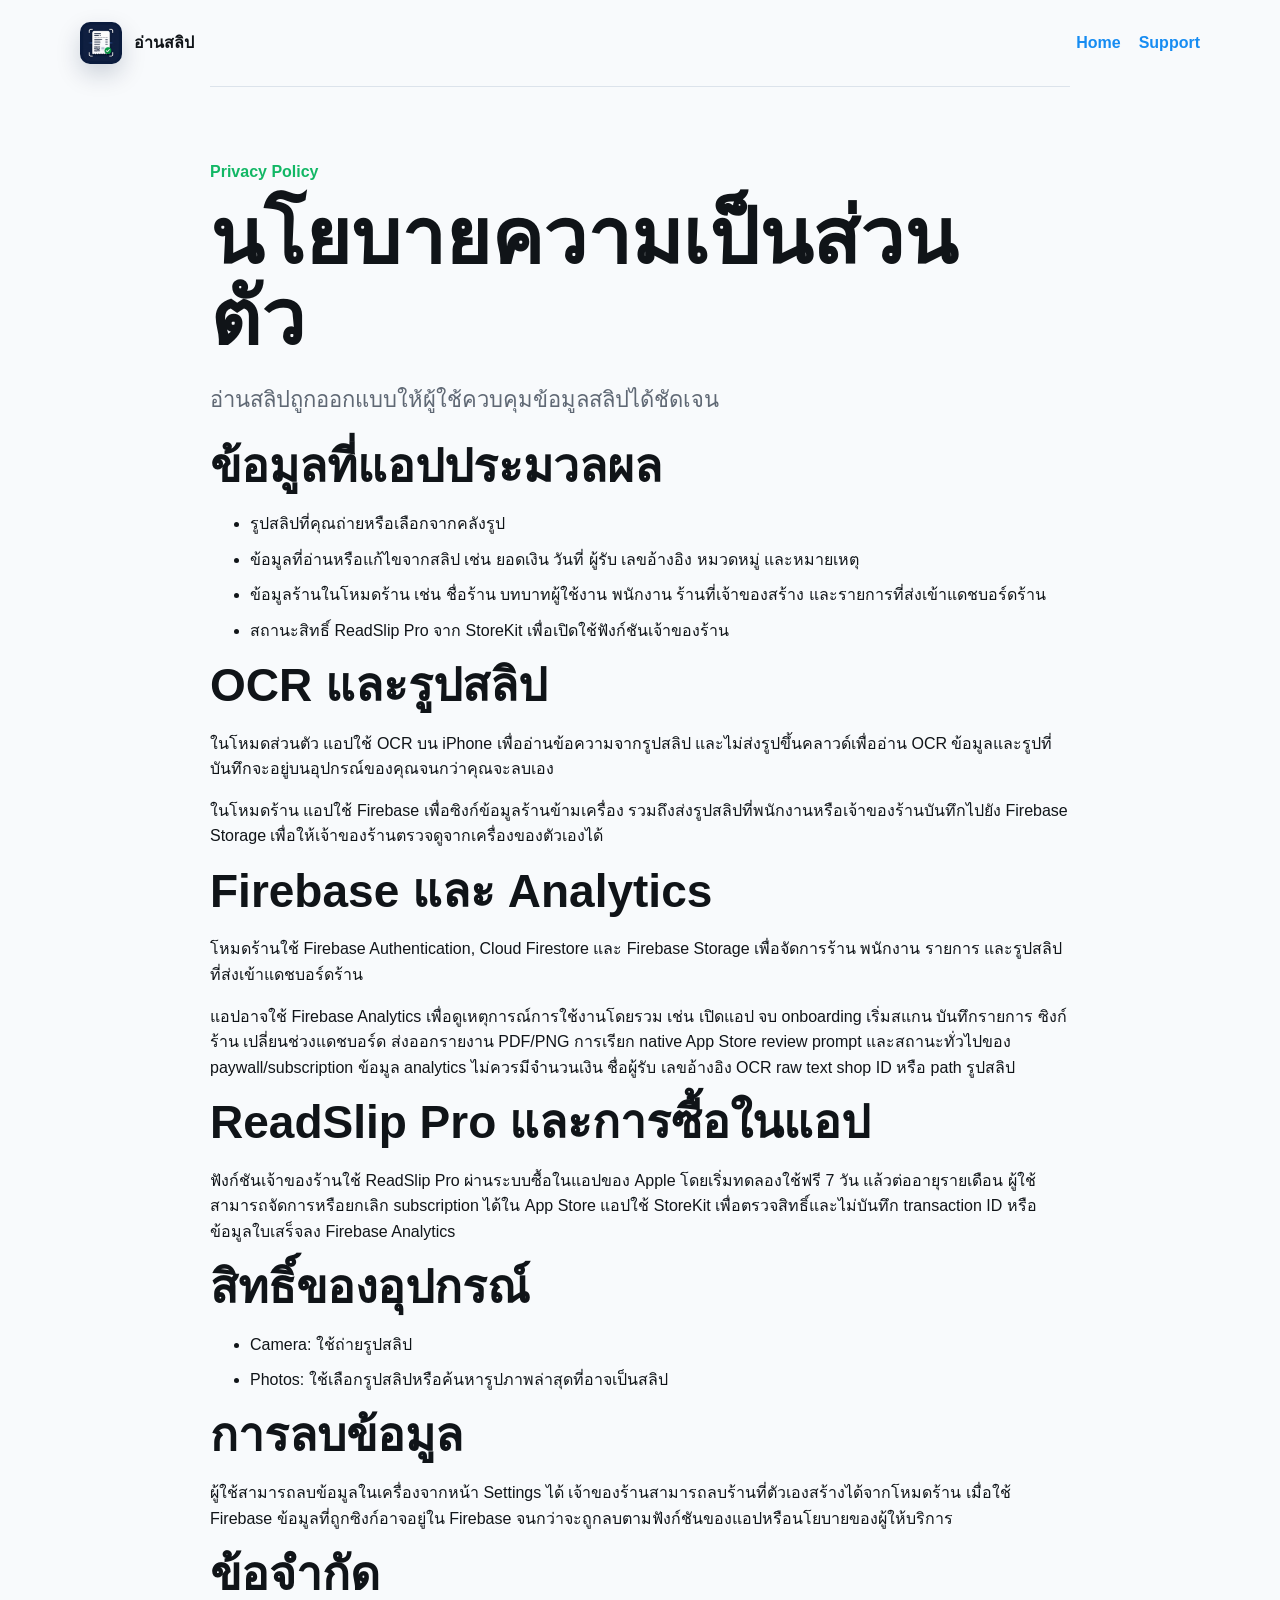
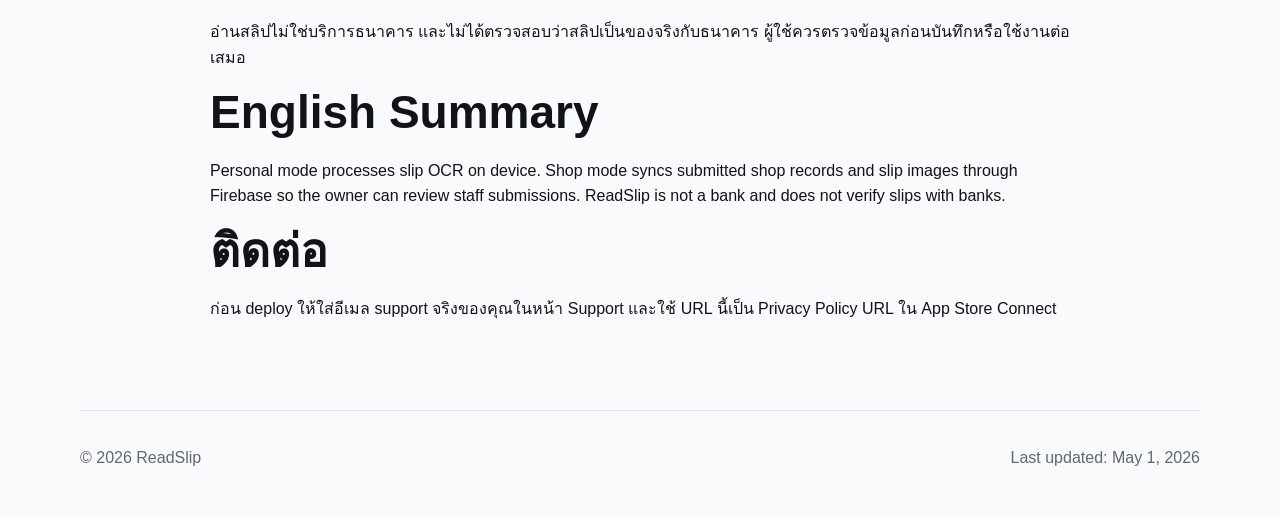
==== privacy.html @ 29538065 "init" ====
<!doctype html>
<html lang="th">
  <head>
    <meta charset="utf-8">
    <meta name="viewport" content="width=device-width, initial-scale=1">
    <title>Privacy Policy - อ่านสลิป</title>
    <meta name="description" content="ReadSlip privacy policy">
    <link rel="stylesheet" href="style.css">
  </head>
  <body>
    <nav class="nav">
      <a class="brand" href="index.html">
        <img src="assets/app-icon.png" alt="">
        <span>อ่านสลิป</span>
      </a>
      <div class="nav-links">
        <a href="index.html">Home</a>
        <a href="support.html">Support</a>
      </div>
    </nav>

    <main class="section legal">
      <p class="eyebrow">Privacy Policy</p>
      <h1>นโยบายความเป็นส่วนตัว</h1>
      <p class="lead">อ่านสลิปถูกออกแบบให้ผู้ใช้ควบคุมข้อมูลสลิปได้ชัดเจน</p>

      <h2>ข้อมูลที่แอปประมวลผล</h2>
      <ul>
        <li>รูปสลิปที่คุณถ่ายหรือเลือกจากคลังรูป</li>
        <li>ข้อมูลที่อ่านหรือแก้ไขจากสลิป เช่น ยอดเงิน วันที่ ผู้รับ เลขอ้างอิง หมวดหมู่ และหมายเหตุ</li>
        <li>ข้อมูลร้านในโหมดร้าน เช่น ชื่อร้าน บทบาทผู้ใช้งาน พนักงาน ร้านที่เจ้าของสร้าง และรายการที่ส่งเข้าแดชบอร์ดร้าน</li>
        <li>สถานะสิทธิ์ ReadSlip Pro จาก StoreKit เพื่อเปิดใช้ฟังก์ชันเจ้าของร้าน</li>
      </ul>

      <h2>OCR และรูปสลิป</h2>
      <p>ในโหมดส่วนตัว แอปใช้ OCR บน iPhone เพื่ออ่านข้อความจากรูปสลิป และไม่ส่งรูปขึ้นคลาวด์เพื่ออ่าน OCR ข้อมูลและรูปที่บันทึกจะอยู่บนอุปกรณ์ของคุณจนกว่าคุณจะลบเอง</p>
      <p>ในโหมดร้าน แอปใช้ Firebase เพื่อซิงก์ข้อมูลร้านข้ามเครื่อง รวมถึงส่งรูปสลิปที่พนักงานหรือเจ้าของร้านบันทึกไปยัง Firebase Storage เพื่อให้เจ้าของร้านตรวจดูจากเครื่องของตัวเองได้</p>

      <h2>Firebase และ Analytics</h2>
      <p>โหมดร้านใช้ Firebase Authentication, Cloud Firestore และ Firebase Storage เพื่อจัดการร้าน พนักงาน รายการ และรูปสลิปที่ส่งเข้าแดชบอร์ดร้าน</p>
      <p>แอปอาจใช้ Firebase Analytics เพื่อดูเหตุการณ์การใช้งานโดยรวม เช่น เปิดแอป จบ onboarding เริ่มสแกน บันทึกรายการ ซิงก์ร้าน เปลี่ยนช่วงแดชบอร์ด ส่งออกรายงาน PDF/PNG การเรียก native App Store review prompt และสถานะทั่วไปของ paywall/subscription ข้อมูล analytics ไม่ควรมีจำนวนเงิน ชื่อผู้รับ เลขอ้างอิง OCR raw text shop ID หรือ path รูปสลิป</p>

      <h2>ReadSlip Pro และการซื้อในแอป</h2>
      <p>ฟังก์ชันเจ้าของร้านใช้ ReadSlip Pro ผ่านระบบซื้อในแอปของ Apple โดยเริ่มทดลองใช้ฟรี 7 วัน แล้วต่ออายุรายเดือน ผู้ใช้สามารถจัดการหรือยกเลิก subscription ได้ใน App Store แอปใช้ StoreKit เพื่อตรวจสิทธิ์และไม่บันทึก transaction ID หรือข้อมูลใบเสร็จลง Firebase Analytics</p>

      <h2>สิทธิ์ของอุปกรณ์</h2>
      <ul>
        <li>Camera: ใช้ถ่ายรูปสลิป</li>
        <li>Photos: ใช้เลือกรูปสลิปหรือค้นหารูปภาพล่าสุดที่อาจเป็นสลิป</li>
      </ul>

      <h2>การลบข้อมูล</h2>
      <p>ผู้ใช้สามารถลบข้อมูลในเครื่องจากหน้า Settings ได้ เจ้าของร้านสามารถลบร้านที่ตัวเองสร้างได้จากโหมดร้าน เมื่อใช้ Firebase ข้อมูลที่ถูกซิงก์อาจอยู่ใน Firebase จนกว่าจะถูกลบตามฟังก์ชันของแอปหรือนโยบายของผู้ให้บริการ</p>

      <h2>ข้อจำกัด</h2>
      <p>อ่านสลิปไม่ใช่บริการธนาคาร และไม่ได้ตรวจสอบว่าสลิปเป็นของจริงกับธนาคาร ผู้ใช้ควรตรวจข้อมูลก่อนบันทึกหรือใช้งานต่อเสมอ</p>

      <h2>English Summary</h2>
      <p>Personal mode processes slip OCR on device. Shop mode syncs submitted shop records and slip images through Firebase so the owner can review staff submissions. ReadSlip is not a bank and does not verify slips with banks.</p>

      <h2>ติดต่อ</h2>
      <p>ก่อน deploy ให้ใส่อีเมล support จริงของคุณในหน้า Support และใช้ URL นี้เป็น Privacy Policy URL ใน App Store Connect</p>
    </main>

    <footer class="footer">
      <span>© 2026 ReadSlip</span>
      <span>Last updated: May 1, 2026</span>
    </footer>
  </body>
</html>
---- style.css ----
:root {
  color-scheme: light;
  --ink: #101418;
  --muted: #5f6874;
  --navy: #071b3d;
  --green: #12b765;
  --blue: #168cf2;
  --paper: #ffffff;
  --soft: #f4f7fa;
  --line: #dce3eb;
}

* {
  box-sizing: border-box;
}

body {
  margin: 0;
  font-family: -apple-system, BlinkMacSystemFont, "Sukhumvit Set", "Thonburi", "Segoe UI", sans-serif;
  color: var(--ink);
  background: #f8fafc;
  line-height: 1.6;
}

a {
  color: var(--blue);
  text-decoration: none;
}

.site {
  min-height: 100vh;
}

.nav,
.hero,
.section,
.footer {
  width: min(1120px, calc(100% - 40px));
  margin: 0 auto;
}

.nav {
  display: flex;
  align-items: center;
  justify-content: space-between;
  padding: 22px 0;
}

.brand {
  display: flex;
  align-items: center;
  gap: 12px;
  color: var(--ink);
  font-weight: 800;
}

.brand img {
  width: 42px;
  height: 42px;
  border-radius: 10px;
  box-shadow: 0 10px 24px rgba(7, 27, 61, 0.18);
}

.nav-links {
  display: flex;
  gap: 18px;
  font-weight: 700;
}

.hero {
  display: grid;
  grid-template-columns: minmax(0, 1fr) minmax(280px, 410px);
  gap: 56px;
  align-items: center;
  padding: 64px 0 72px;
  border-top: 1px solid var(--line);
}

.hero-copy {
  max-width: 720px;
}

.hero-media {
  align-self: stretch;
  display: flex;
  align-items: center;
}

.eyebrow {
  margin: 0 0 12px;
  color: var(--green);
  font-weight: 800;
}

h1,
h2,
h3,
p {
  margin-top: 0;
}

h1 {
  max-width: 780px;
  font-size: clamp(44px, 7vw, 78px);
  line-height: 1.05;
  letter-spacing: 0;
  margin-bottom: 22px;
}

h2 {
  font-size: clamp(30px, 4vw, 46px);
  line-height: 1.16;
  margin-bottom: 18px;
}

h3 {
  font-size: 22px;
  margin-bottom: 8px;
}

.lead {
  max-width: 700px;
  color: var(--muted);
  font-size: 22px;
}

.cta-row {
  display: flex;
  flex-wrap: wrap;
  gap: 12px;
  margin-top: 28px;
}

.button {
  display: inline-flex;
  align-items: center;
  justify-content: center;
  min-height: 48px;
  padding: 0 18px;
  border-radius: 8px;
  font-weight: 800;
  background: var(--navy);
  color: #ffffff;
}

.button.secondary {
  color: var(--navy);
  background: #ffffff;
  border: 1px solid var(--line);
}

.hero-shot {
  width: 100%;
  max-height: 720px;
  object-fit: cover;
  object-position: top;
  border-radius: 28px;
  box-shadow: 0 22px 70px rgba(7, 27, 61, 0.22);
}

.section {
  padding: 72px 0;
  border-top: 1px solid var(--line);
}

.grid {
  display: grid;
  gap: 18px;
}

.grid.three {
  grid-template-columns: repeat(3, 1fr);
}

.grid.two {
  grid-template-columns: repeat(2, 1fr);
}

.panel,
.callout {
  padding: 24px;
  background: var(--paper);
  border: 1px solid var(--line);
  border-radius: 8px;
}

.split {
  display: grid;
  grid-template-columns: 1fr 1fr;
  gap: 28px;
}

.note {
  color: var(--muted);
  font-size: 18px;
}

.footer {
  display: flex;
  justify-content: space-between;
  gap: 18px;
  padding: 34px 0 46px;
  color: var(--muted);
  border-top: 1px solid var(--line);
}

.legal {
  max-width: 860px;
}

.legal li {
  margin-bottom: 10px;
}

@media (max-width: 820px) {
  .nav,
  .footer {
    align-items: flex-start;
    flex-direction: column;
  }

  .hero,
  .grid.three,
  .grid.two,
  .split {
    grid-template-columns: 1fr;
  }

  .hero {
    padding-top: 36px;
  }
}
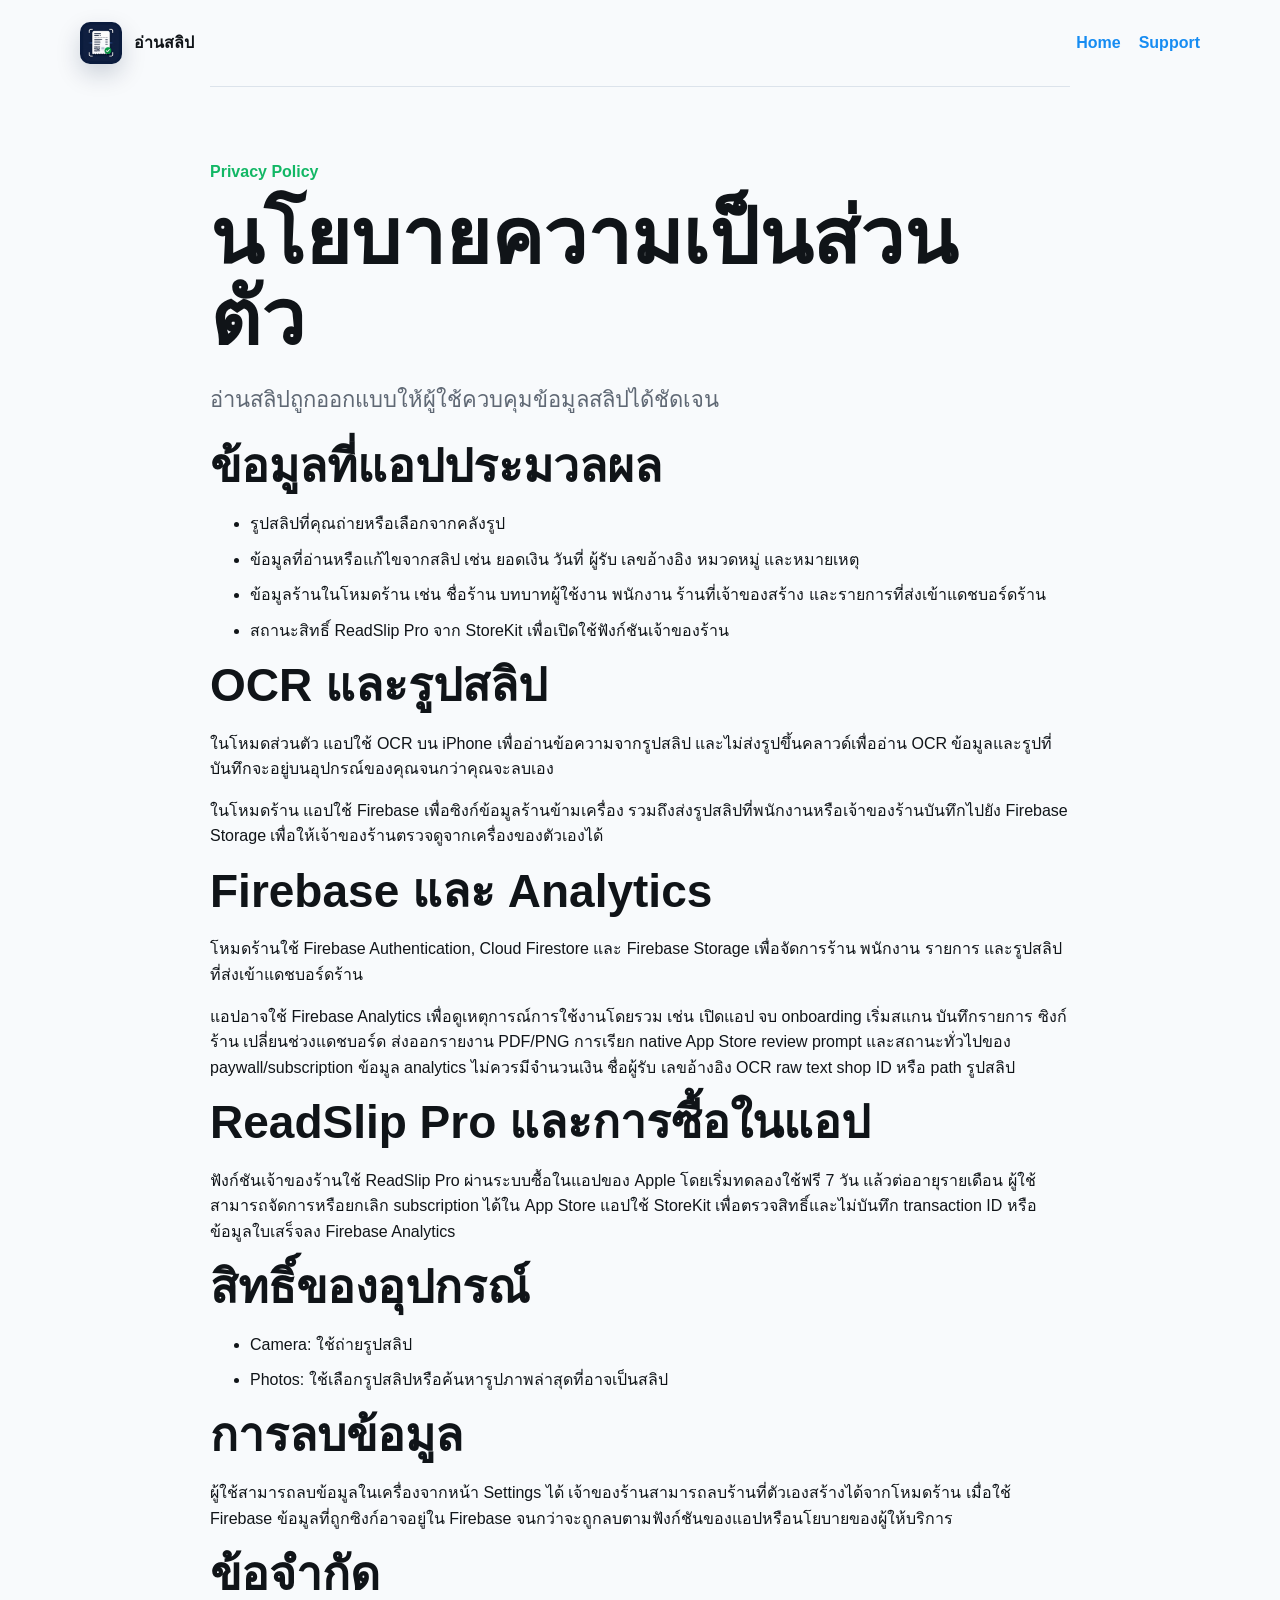
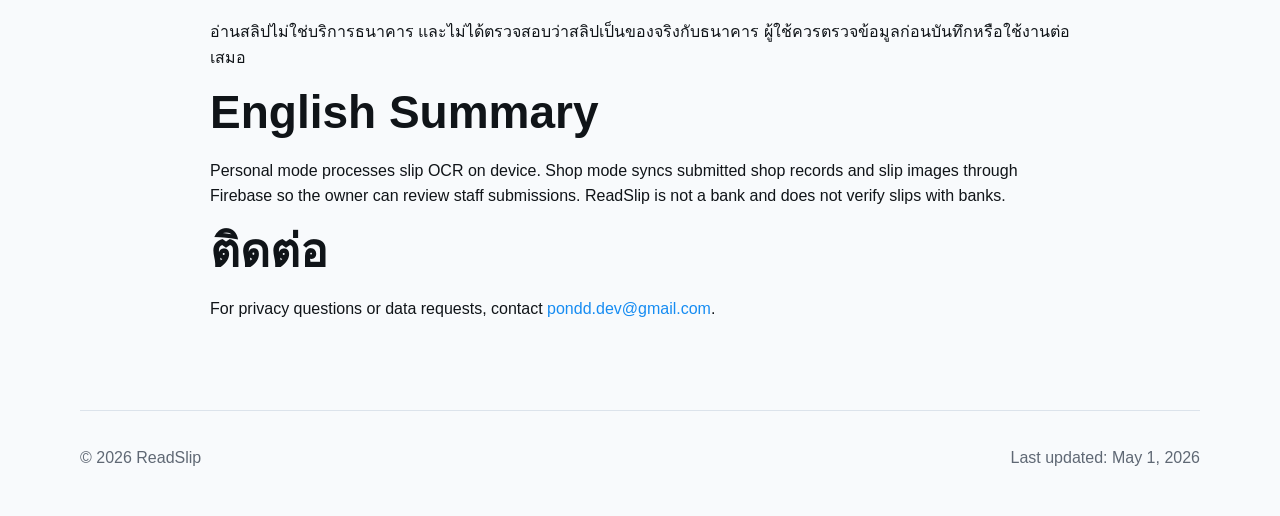
==== commit 76951393: "Update ReadSlip support contact" ====
--- a/privacy.html
+++ b/privacy.html
@@ -59,7 +59,7 @@
       <p>Personal mode processes slip OCR on device. Shop mode syncs submitted shop records and slip images through Firebase so the owner can review staff submissions. ReadSlip is not a bank and does not verify slips with banks.</p>
 
       <h2>ติดต่อ</h2>
-      <p>ก่อน deploy ให้ใส่อีเมล support จริงของคุณในหน้า Support และใช้ URL นี้เป็น Privacy Policy URL ใน App Store Connect</p>
+      <p>For privacy questions or data requests, contact <a href="mailto:pondd.dev@gmail.com">pondd.dev@gmail.com</a>.</p>
     </main>
 
     <footer class="footer">
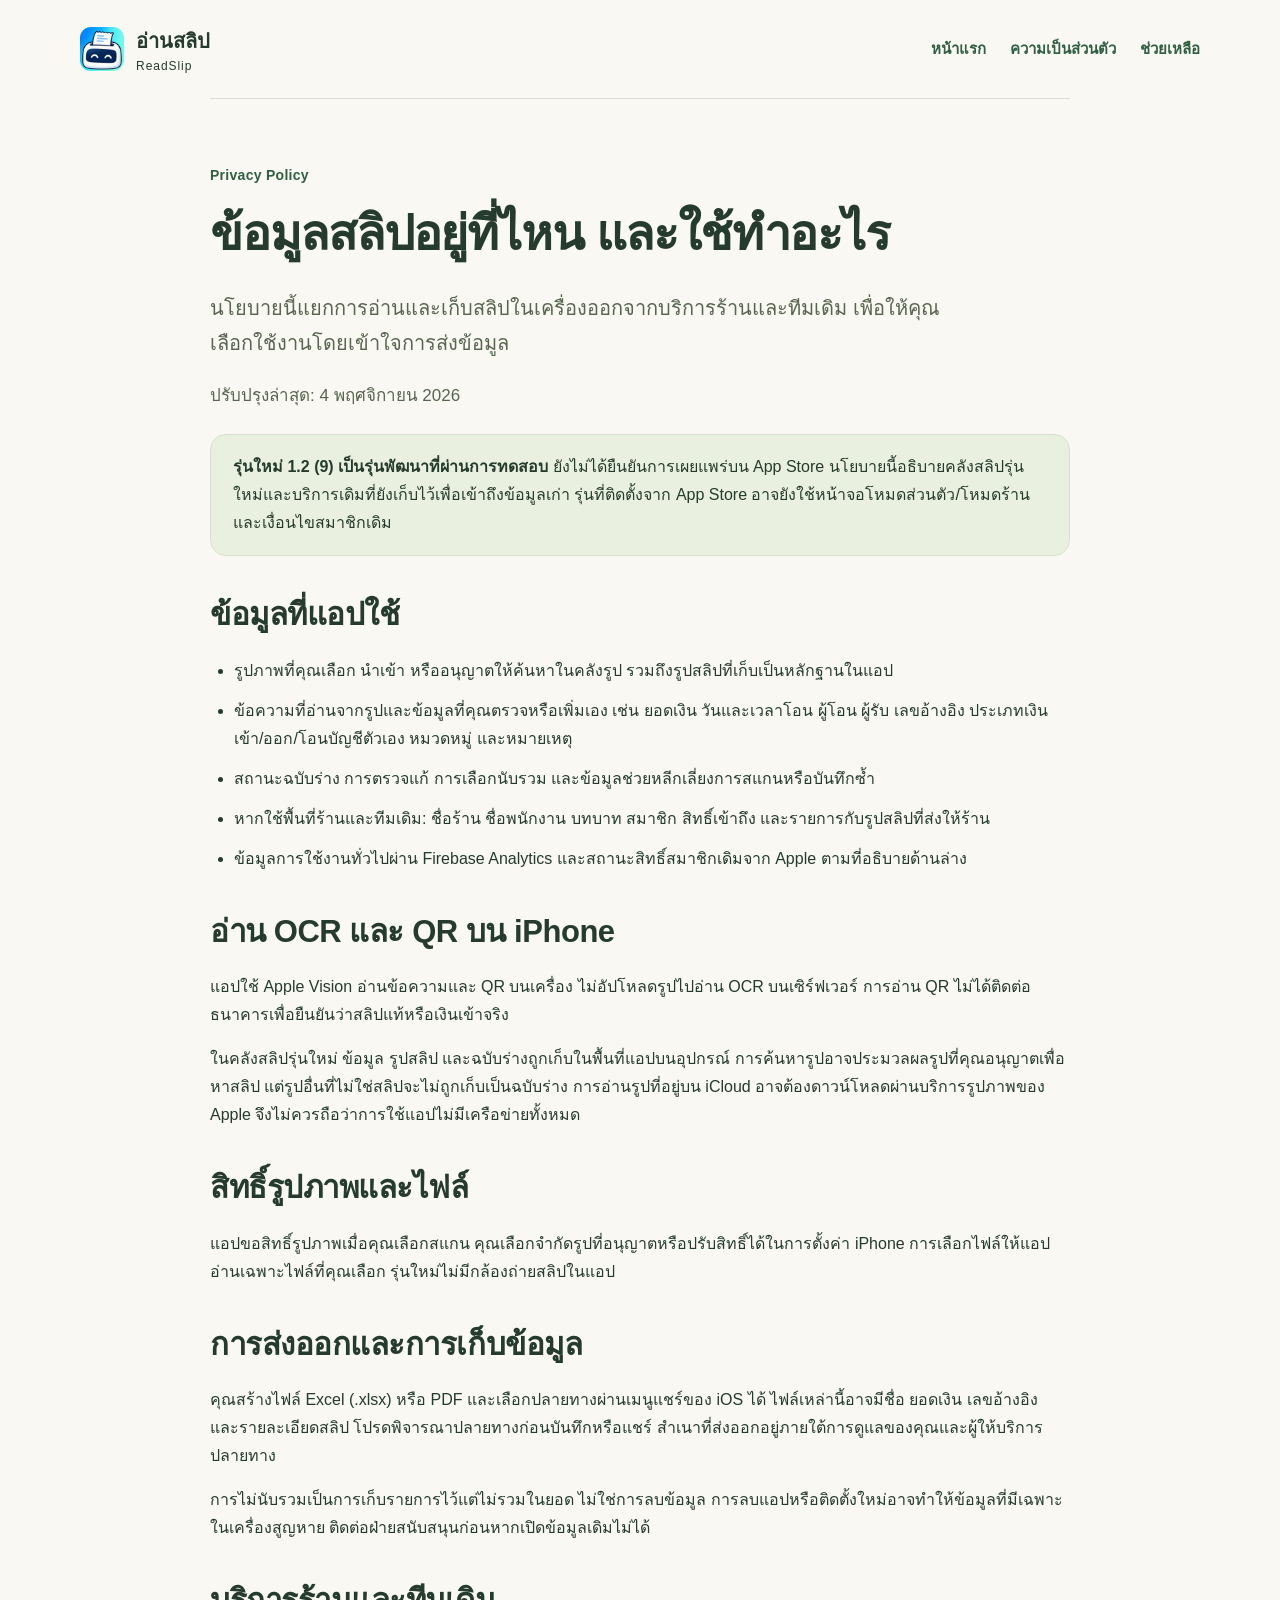
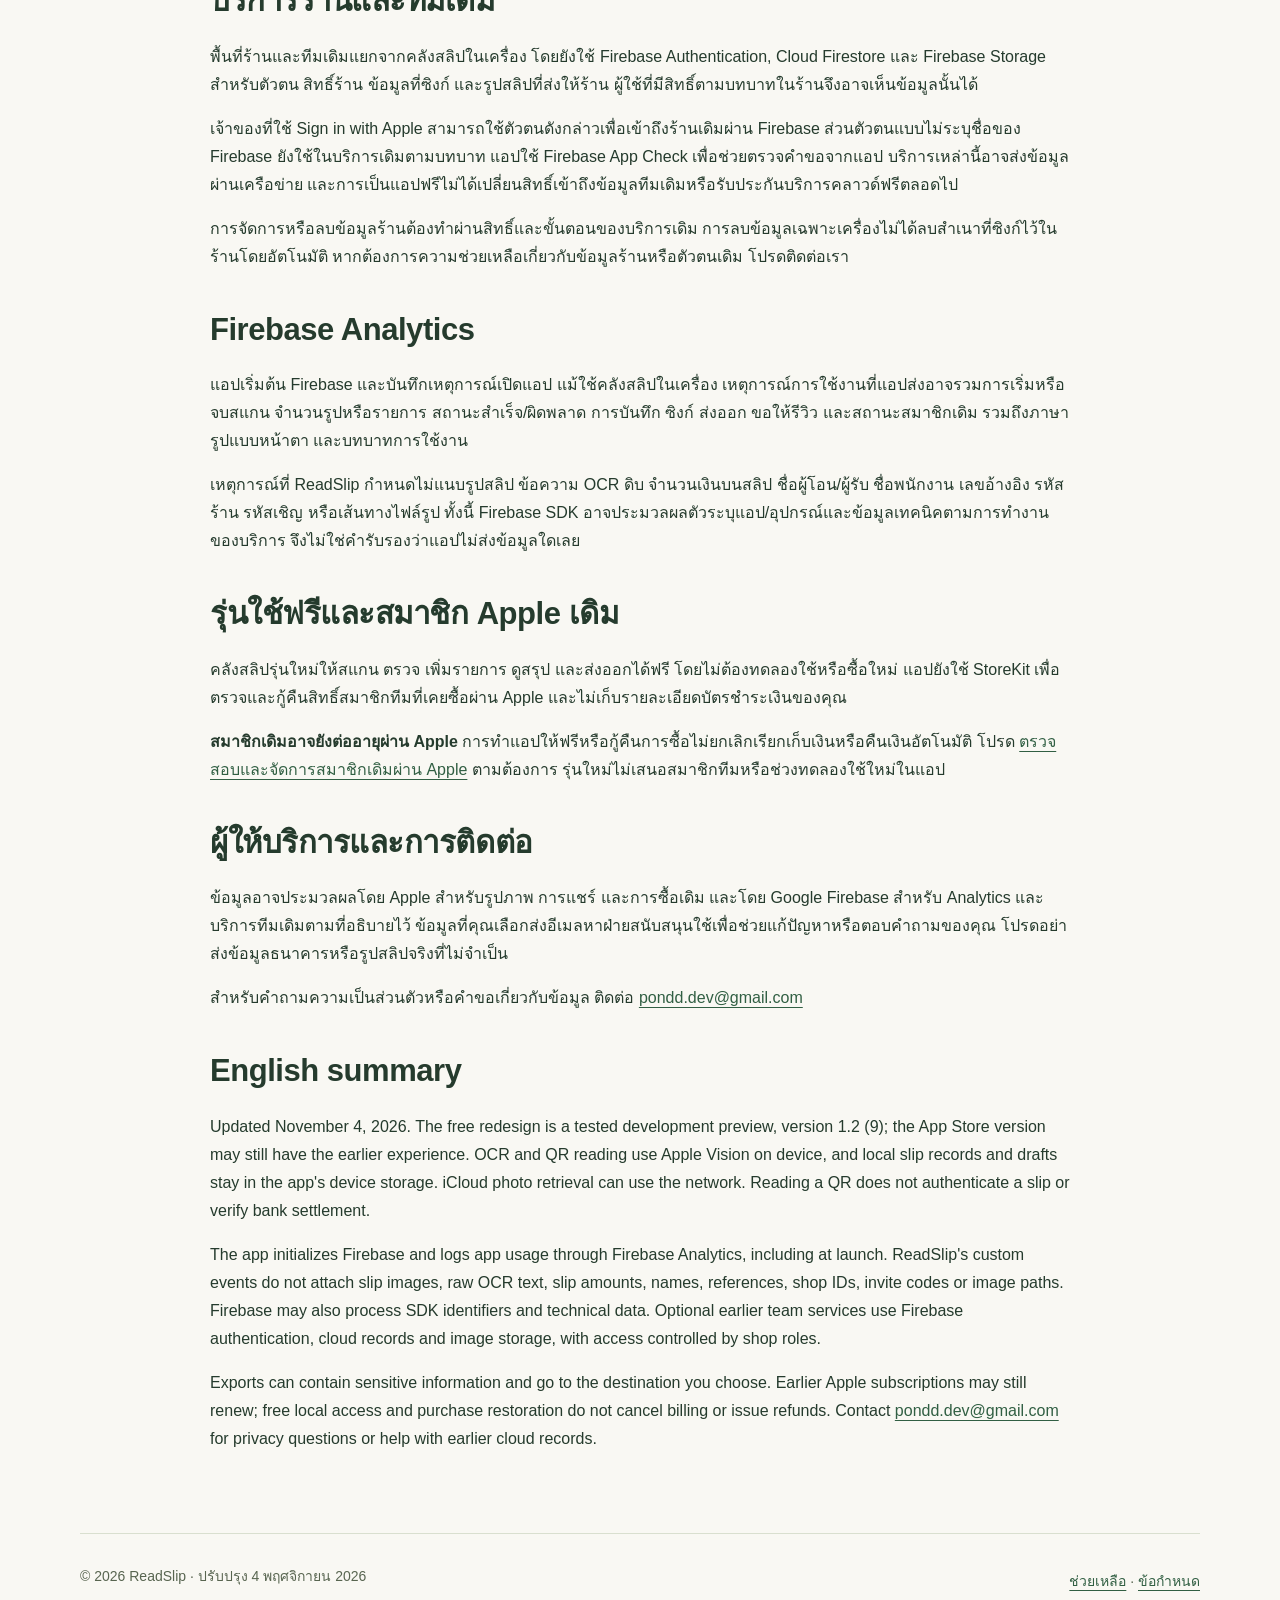
==== commit 0595dcd9: "Update support site for free ReadSlip redesign" ====
--- a/privacy.html
+++ b/privacy.html
@@ -3,68 +3,82 @@
   <head>
     <meta charset="utf-8">
     <meta name="viewport" content="width=device-width, initial-scale=1">
-    <title>Privacy Policy - อ่านสลิป</title>
-    <meta name="description" content="ReadSlip privacy policy">
+    <title>ความเป็นส่วนตัว — ReadSlip อ่านสลิป</title>
+    <meta name="description" content="การใช้รูปสลิป ข้อมูลในเครื่อง Firebase Analytics และบริการทีมเดิมของ ReadSlip พร้อมข้อมูลการจัดการสมาชิก Apple เดิม">
     <link rel="stylesheet" href="style.css">
   </head>
   <body>
-    <nav class="nav">
+    <a class="skip-link" href="#main-content">ข้ามไปยังเนื้อหา</a>
+    <nav class="nav" aria-label="เมนูหลัก">
       <a class="brand" href="index.html">
-        <img src="assets/app-icon.png" alt="">
-        <span>อ่านสลิป</span>
+        <img src="assets/app-icon.png" alt="" width="44" height="44">
+        <span>อ่านสลิป <small lang="en">ReadSlip</small></span>
       </a>
       <div class="nav-links">
-        <a href="index.html">Home</a>
-        <a href="support.html">Support</a>
+        <a href="index.html">หน้าแรก</a>
+        <a href="privacy.html" aria-current="page">ความเป็นส่วนตัว</a>
+        <a href="support.html">ช่วยเหลือ</a>
       </div>
     </nav>
 
-    <main class="section legal">
+
+    <main tabindex="-1" id="main-content" class="section legal">
       <p class="eyebrow">Privacy Policy</p>
-      <h1>นโยบายความเป็นส่วนตัว</h1>
-      <p class="lead">อ่านสลิปถูกออกแบบให้ผู้ใช้ควบคุมข้อมูลสลิปได้ชัดเจน</p>
+      <h1>ข้อมูลสลิปอยู่ที่ไหน และใช้ทำอะไร</h1>
+      <p class="lead">นโยบายนี้แยกการอ่านและเก็บสลิปในเครื่องออกจากบริการร้านและทีมเดิม เพื่อให้คุณเลือกใช้งานโดยเข้าใจการส่งข้อมูล</p>
+      <p class="note">ปรับปรุงล่าสุด: 4 พฤศจิกายน 2026</p>
+      <aside class="notice" aria-label="ขอบเขตรุ่นแอป">
+        <p><strong>รุ่นใหม่ 1.2 (9) เป็นรุ่นพัฒนาที่ผ่านการทดสอบ</strong> ยังไม่ได้ยืนยันการเผยแพร่บน App Store นโยบายนี้อธิบายคลังสลิปรุ่นใหม่และบริการเดิมที่ยังเก็บไว้เพื่อเข้าถึงข้อมูลเก่า รุ่นที่ติดตั้งจาก App Store อาจยังใช้หน้าจอโหมดส่วนตัว/โหมดร้านและเงื่อนไขสมาชิกเดิม</p>
+      </aside>
 
-      <h2>ข้อมูลที่แอปประมวลผล</h2>
+      <h2>ข้อมูลที่แอปใช้</h2>
       <ul>
-        <li>รูปสลิปที่คุณถ่ายหรือเลือกจากคลังรูป</li>
-        <li>ข้อมูลที่อ่านหรือแก้ไขจากสลิป เช่น ยอดเงิน วันที่ ผู้รับ เลขอ้างอิง หมวดหมู่ และหมายเหตุ</li>
-        <li>ข้อมูลร้านในโหมดร้าน เช่น ชื่อร้าน บทบาทผู้ใช้งาน พนักงาน ร้านที่เจ้าของสร้าง และรายการที่ส่งเข้าแดชบอร์ดร้าน</li>
-        <li>สถานะสิทธิ์ ReadSlip Pro จาก StoreKit เพื่อเปิดใช้ฟังก์ชันเจ้าของร้าน</li>
+        <li>รูปภาพที่คุณเลือก นำเข้า หรืออนุญาตให้ค้นหาในคลังรูป รวมถึงรูปสลิปที่เก็บเป็นหลักฐานในแอป</li>
+        <li>ข้อความที่อ่านจากรูปและข้อมูลที่คุณตรวจหรือเพิ่มเอง เช่น ยอดเงิน วันและเวลาโอน ผู้โอน ผู้รับ เลขอ้างอิง ประเภทเงินเข้า/ออก/โอนบัญชีตัวเอง หมวดหมู่ และหมายเหตุ</li>
+        <li>สถานะฉบับร่าง การตรวจแก้ การเลือกนับรวม และข้อมูลช่วยหลีกเลี่ยงการสแกนหรือบันทึกซ้ำ</li>
+        <li>หากใช้พื้นที่ร้านและทีมเดิม: ชื่อร้าน ชื่อพนักงาน บทบาท สมาชิก สิทธิ์เข้าถึง และรายการกับรูปสลิปที่ส่งให้ร้าน</li>
+        <li>ข้อมูลการใช้งานทั่วไปผ่าน Firebase Analytics และสถานะสิทธิ์สมาชิกเดิมจาก Apple ตามที่อธิบายด้านล่าง</li>
       </ul>
 
-      <h2>OCR และรูปสลิป</h2>
-      <p>ในโหมดส่วนตัว แอปใช้ OCR บน iPhone เพื่ออ่านข้อความจากรูปสลิป และไม่ส่งรูปขึ้นคลาวด์เพื่ออ่าน OCR ข้อมูลและรูปที่บันทึกจะอยู่บนอุปกรณ์ของคุณจนกว่าคุณจะลบเอง</p>
-      <p>ในโหมดร้าน แอปใช้ Firebase เพื่อซิงก์ข้อมูลร้านข้ามเครื่อง รวมถึงส่งรูปสลิปที่พนักงานหรือเจ้าของร้านบันทึกไปยัง Firebase Storage เพื่อให้เจ้าของร้านตรวจดูจากเครื่องของตัวเองได้</p>
+      <h2>อ่าน OCR และ QR บน iPhone</h2>
+      <p>แอปใช้ Apple Vision อ่านข้อความและ QR บนเครื่อง ไม่อัปโหลดรูปไปอ่าน OCR บนเซิร์ฟเวอร์ การอ่าน QR ไม่ได้ติดต่อธนาคารเพื่อยืนยันว่าสลิปแท้หรือเงินเข้าจริง</p>
+      <p>ในคลังสลิปรุ่นใหม่ ข้อมูล รูปสลิป และฉบับร่างถูกเก็บในพื้นที่แอปบนอุปกรณ์ การค้นหารูปอาจประมวลผลรูปที่คุณอนุญาตเพื่อหาสลิป แต่รูปอื่นที่ไม่ใช่สลิปจะไม่ถูกเก็บเป็นฉบับร่าง การอ่านรูปที่อยู่บน iCloud อาจต้องดาวน์โหลดผ่านบริการรูปภาพของ Apple จึงไม่ควรถือว่าการใช้แอปไม่มีเครือข่ายทั้งหมด</p>
 
-      <h2>Firebase และ Analytics</h2>
-      <p>โหมดร้านใช้ Firebase Authentication, Cloud Firestore และ Firebase Storage เพื่อจัดการร้าน พนักงาน รายการ และรูปสลิปที่ส่งเข้าแดชบอร์ดร้าน</p>
-      <p>แอปอาจใช้ Firebase Analytics เพื่อดูเหตุการณ์การใช้งานโดยรวม เช่น เปิดแอป จบ onboarding เริ่มสแกน บันทึกรายการ ซิงก์ร้าน เปลี่ยนช่วงแดชบอร์ด ส่งออกรายงาน PDF/PNG การเรียก native App Store review prompt และสถานะทั่วไปของ paywall/subscription ข้อมูล analytics ไม่ควรมีจำนวนเงิน ชื่อผู้รับ เลขอ้างอิง OCR raw text shop ID หรือ path รูปสลิป</p>
+      <h2>สิทธิ์รูปภาพและไฟล์</h2>
+      <p>แอปขอสิทธิ์รูปภาพเมื่อคุณเลือกสแกน คุณเลือกจำกัดรูปที่อนุญาตหรือปรับสิทธิ์ได้ในการตั้งค่า iPhone การเลือกไฟล์ให้แอปอ่านเฉพาะไฟล์ที่คุณเลือก รุ่นใหม่ไม่มีกล้องถ่ายสลิปในแอป</p>
 
-      <h2>ReadSlip Pro และการซื้อในแอป</h2>
-      <p>ฟังก์ชันเจ้าของร้านใช้ ReadSlip Pro ผ่านระบบซื้อในแอปของ Apple โดยเริ่มทดลองใช้ฟรี 7 วัน แล้วต่ออายุรายเดือน ผู้ใช้สามารถจัดการหรือยกเลิก subscription ได้ใน App Store แอปใช้ StoreKit เพื่อตรวจสิทธิ์และไม่บันทึก transaction ID หรือข้อมูลใบเสร็จลง Firebase Analytics</p>
+      <h2>การส่งออกและการเก็บข้อมูล</h2>
+      <p>คุณสร้างไฟล์ Excel (.xlsx) หรือ PDF และเลือกปลายทางผ่านเมนูแชร์ของ iOS ได้ ไฟล์เหล่านี้อาจมีชื่อ ยอดเงิน เลขอ้างอิง และรายละเอียดสลิป โปรดพิจารณาปลายทางก่อนบันทึกหรือแชร์ สำเนาที่ส่งออกอยู่ภายใต้การดูแลของคุณและผู้ให้บริการปลายทาง</p>
+      <p>การไม่นับรวมเป็นการเก็บรายการไว้แต่ไม่รวมในยอด ไม่ใช่การลบข้อมูล การลบแอปหรือติดตั้งใหม่อาจทำให้ข้อมูลที่มีเฉพาะในเครื่องสูญหาย ติดต่อฝ่ายสนับสนุนก่อนหากเปิดข้อมูลเดิมไม่ได้</p>
 
-      <h2>สิทธิ์ของอุปกรณ์</h2>
-      <ul>
-        <li>Camera: ใช้ถ่ายรูปสลิป</li>
-        <li>Photos: ใช้เลือกรูปสลิปหรือค้นหารูปภาพล่าสุดที่อาจเป็นสลิป</li>
-      </ul>
+      <h2>บริการร้านและทีมเดิม</h2>
+      <p>พื้นที่ร้านและทีมเดิมแยกจากคลังสลิปในเครื่อง โดยยังใช้ Firebase Authentication, Cloud Firestore และ Firebase Storage สำหรับตัวตน สิทธิ์ร้าน ข้อมูลที่ซิงก์ และรูปสลิปที่ส่งให้ร้าน ผู้ใช้ที่มีสิทธิ์ตามบทบาทในร้านจึงอาจเห็นข้อมูลนั้นได้</p>
+      <p>เจ้าของที่ใช้ Sign in with Apple สามารถใช้ตัวตนดังกล่าวเพื่อเข้าถึงร้านเดิมผ่าน Firebase ส่วนตัวตนแบบไม่ระบุชื่อของ Firebase ยังใช้ในบริการเดิมตามบทบาท แอปใช้ Firebase App Check เพื่อช่วยตรวจคำขอจากแอป บริการเหล่านี้อาจส่งข้อมูลผ่านเครือข่าย และการเป็นแอปฟรีไม่ได้เปลี่ยนสิทธิ์เข้าถึงข้อมูลทีมเดิมหรือรับประกันบริการคลาวด์ฟรีตลอดไป</p>
+      <p>การจัดการหรือลบข้อมูลร้านต้องทำผ่านสิทธิ์และขั้นตอนของบริการเดิม การลบข้อมูลเฉพาะเครื่องไม่ได้ลบสำเนาที่ซิงก์ไว้ในร้านโดยอัตโนมัติ หากต้องการความช่วยเหลือเกี่ยวกับข้อมูลร้านหรือตัวตนเดิม โปรดติดต่อเรา</p>
 
-      <h2>การลบข้อมูล</h2>
-      <p>ผู้ใช้สามารถลบข้อมูลในเครื่องจากหน้า Settings ได้ เจ้าของร้านสามารถลบร้านที่ตัวเองสร้างได้จากโหมดร้าน เมื่อใช้ Firebase ข้อมูลที่ถูกซิงก์อาจอยู่ใน Firebase จนกว่าจะถูกลบตามฟังก์ชันของแอปหรือนโยบายของผู้ให้บริการ</p>
+      <h2>Firebase Analytics</h2>
+      <p>แอปเริ่มต้น Firebase และบันทึกเหตุการณ์เปิดแอป แม้ใช้คลังสลิปในเครื่อง เหตุการณ์การใช้งานที่แอปส่งอาจรวมการเริ่มหรือจบสแกน จำนวนรูปหรือรายการ สถานะสำเร็จ/ผิดพลาด การบันทึก ซิงก์ ส่งออก ขอให้รีวิว และสถานะสมาชิกเดิม รวมถึงภาษา รูปแบบหน้าตา และบทบาทการใช้งาน</p>
+      <p>เหตุการณ์ที่ ReadSlip กำหนดไม่แนบรูปสลิป ข้อความ OCR ดิบ จำนวนเงินบนสลิป ชื่อผู้โอน/ผู้รับ ชื่อพนักงาน เลขอ้างอิง รหัสร้าน รหัสเชิญ หรือเส้นทางไฟล์รูป ทั้งนี้ Firebase SDK อาจประมวลผลตัวระบุแอป/อุปกรณ์และข้อมูลเทคนิคตามการทำงานของบริการ จึงไม่ใช่คำรับรองว่าแอปไม่ส่งข้อมูลใดเลย</p>
 
-      <h2>ข้อจำกัด</h2>
-      <p>อ่านสลิปไม่ใช่บริการธนาคาร และไม่ได้ตรวจสอบว่าสลิปเป็นของจริงกับธนาคาร ผู้ใช้ควรตรวจข้อมูลก่อนบันทึกหรือใช้งานต่อเสมอ</p>
+      <h2>รุ่นใช้ฟรีและสมาชิก Apple เดิม</h2>
+      <p>คลังสลิปรุ่นใหม่ให้สแกน ตรวจ เพิ่มรายการ ดูสรุป และส่งออกได้ฟรี โดยไม่ต้องทดลองใช้หรือซื้อใหม่ แอปยังใช้ StoreKit เพื่อตรวจและกู้คืนสิทธิ์สมาชิกทีมที่เคยซื้อผ่าน Apple และไม่เก็บรายละเอียดบัตรชำระเงินของคุณ</p>
+      <p><strong>สมาชิกเดิมอาจยังต่ออายุผ่าน Apple</strong> การทำแอปให้ฟรีหรือกู้คืนการซื้อไม่ยกเลิกเรียกเก็บเงินหรือคืนเงินอัตโนมัติ โปรด <a href="https://apps.apple.com/account/subscriptions">ตรวจสอบและจัดการสมาชิกเดิมผ่าน Apple</a> ตามต้องการ รุ่นใหม่ไม่เสนอสมาชิกทีมหรือช่วงทดลองใช้ใหม่ในแอป</p>
 
-      <h2>English Summary</h2>
-      <p>Personal mode processes slip OCR on device. Shop mode syncs submitted shop records and slip images through Firebase so the owner can review staff submissions. ReadSlip is not a bank and does not verify slips with banks.</p>
+      <h2>ผู้ให้บริการและการติดต่อ</h2>
+      <p>ข้อมูลอาจประมวลผลโดย Apple สำหรับรูปภาพ การแชร์ และการซื้อเดิม และโดย Google Firebase สำหรับ Analytics และบริการทีมเดิมตามที่อธิบายไว้ ข้อมูลที่คุณเลือกส่งอีเมลหาฝ่ายสนับสนุนใช้เพื่อช่วยแก้ปัญหาหรือตอบคำถามของคุณ โปรดอย่าส่งข้อมูลธนาคารหรือรูปสลิปจริงที่ไม่จำเป็น</p>
+      <p>สำหรับคำถามความเป็นส่วนตัวหรือคำขอเกี่ยวกับข้อมูล ติดต่อ <a href="mailto:pondd.dev@gmail.com">pondd.dev@gmail.com</a></p>
 
-      <h2>ติดต่อ</h2>
-      <p>For privacy questions or data requests, contact <a href="mailto:pondd.dev@gmail.com">pondd.dev@gmail.com</a>.</p>
+      <section lang="en" aria-labelledby="english-privacy">
+        <h2 id="english-privacy">English summary</h2>
+        <p>Updated November 4, 2026. The free redesign is a tested development preview, version 1.2 (9); the App Store version may still have the earlier experience. OCR and QR reading use Apple Vision on device, and local slip records and drafts stay in the app's device storage. iCloud photo retrieval can use the network. Reading a QR does not authenticate a slip or verify bank settlement.</p>
+        <p>The app initializes Firebase and logs app usage through Firebase Analytics, including at launch. ReadSlip's custom events do not attach slip images, raw OCR text, slip amounts, names, references, shop IDs, invite codes or image paths. Firebase may also process SDK identifiers and technical data. Optional earlier team services use Firebase authentication, cloud records and image storage, with access controlled by shop roles.</p>
+        <p>Exports can contain sensitive information and go to the destination you choose. Earlier Apple subscriptions may still renew; free local access and purchase restoration do not cancel billing or issue refunds. Contact <a href="mailto:pondd.dev@gmail.com">pondd.dev@gmail.com</a> for privacy questions or help with earlier cloud records.</p>
+      </section>
     </main>
 
     <footer class="footer">
-      <span>© 2026 ReadSlip</span>
-      <span>Last updated: May 1, 2026</span>
+      <span>© 2026 ReadSlip · ปรับปรุง 4 พฤศจิกายน 2026</span>
+      <span><a href="support.html">ช่วยเหลือ</a> · <a href="https://www.apple.com/legal/internet-services/itunes/dev/stdeula/">ข้อกำหนด</a></span>
     </footer>
   </body>
 </html>
--- a/style.css
+++ b/style.css
@@ -1,232 +1,113 @@
 :root {
   color-scheme: light;
-  --ink: #101418;
-  --muted: #5f6874;
-  --navy: #071b3d;
-  --green: #12b765;
-  --blue: #168cf2;
-  --paper: #ffffff;
-  --soft: #f4f7fa;
-  --line: #dce3eb;
+  --ink: #253b2d;
+  --muted: #586550;
+  --green: #315f43;
+  --paper: #fffefa;
+  --soft: #eaf0df;
+  --line: #d9dfcf;
+  --canvas: #f9f8f3;
 }
 
-* {
-  box-sizing: border-box;
-}
-
+* { box-sizing: border-box; }
+html { scroll-padding-top: 24px; }
 body {
   margin: 0;
   font-family: -apple-system, BlinkMacSystemFont, "Sukhumvit Set", "Thonburi", "Segoe UI", sans-serif;
   color: var(--ink);
-  background: #f8fafc;
-  line-height: 1.6;
+  background: var(--canvas);
+  line-height: 1.75;
+  overflow-wrap: anywhere;
 }
+a { color: var(--green); text-underline-offset: 4px; }
+a:hover { text-decoration-thickness: 2px; }
+a:focus-visible { outline: 3px solid #9a4b22; outline-offset: 5px; border-radius: 4px; }
+img { display: block; max-width: 100%; height: auto; }
+figure { margin: 0; }
+.nav, .hero, .section, .footer, .release-note { width: min(1120px, calc(100% - 48px)); margin-inline: auto; }
+.skip-link { position: absolute; left: 16px; top: -100px; z-index: 5; background: var(--paper); padding: 12px 20px; }
+.skip-link:focus { top: 12px; }
+.nav { display: flex; align-items: center; justify-content: space-between; gap: 24px; padding-block: 24px; }
+.brand { display: flex; align-items: center; gap: 12px; color: var(--ink); font-size: 20px; font-weight: 750; text-decoration: none; }
+.brand small { display: block; font-size: 12px; font-weight: 500; letter-spacing: .08em; line-height: 1.25; }
+.brand img { width: 44px; height: 44px; border-radius: 11px; }
+.nav-links { display: flex; flex-wrap: wrap; gap: 4px 24px; font-size: 15px; font-weight: 600; }
+.nav-links a { padding-block: 10px; text-decoration: none; }
+.notice { padding: 18px 22px; background: var(--soft); border: 1px solid var(--line); border-radius: 16px; }
+.notice p:last-child { margin-bottom: 0; }
+.release-note { display: flex; align-items: flex-start; gap: 12px; font-size: 14px; }
+.status-dot { flex: 0 0 8px; height: 8px; margin-top: 8px; border-radius: 50%; background: var(--green); }
+.hero { display: grid; grid-template-columns: minmax(0, 1.35fr) minmax(260px, .8fr); gap: 70px; align-items: center; padding-block: 64px 80px; }
+.hero-copy { max-width: 700px; }
+.eyebrow { display: block; margin: 0 0 12px; color: var(--green); font-size: 14px; font-weight: 750; letter-spacing: .02em; }
+h1, h2, h3, p { margin-top: 0; }
+h1 { font-size: clamp(36px, 4.3vw, 60px); line-height: 1.4; letter-spacing: -.025em; margin-bottom: 24px; }
+h2 { font-size: clamp(28px, 3.4vw, 40px); line-height: 1.5; letter-spacing: -.015em; margin-bottom: 18px; }
+h3 { font-size: 22px; line-height: 1.5; margin-bottom: 12px; }
+.lead { max-width: 740px; color: var(--muted); font-size: 20px; }
+.note { color: var(--muted); font-size: 17px; }
+.free-badge { display: inline-block; margin: 8px 0 12px; padding: 7px 14px; border-radius: 10px; background: var(--soft); color: var(--green); font-weight: 750; }
+.fine-print { color: var(--muted); font-size: 13px; margin-top: 24px; max-width: 480px; }
+.cta-row { display: flex; flex-wrap: wrap; gap: 12px; margin-top: 28px; }
+.button { display: inline-flex; align-items: center; justify-content: center; gap: 16px; min-height: 48px; padding: 11px 20px; border: 1px solid var(--green); border-radius: 12px; font-weight: 700; text-decoration: none; background: var(--green); color: white; }
+.button:hover { background: #234a32; }
+.button.secondary { color: var(--green); background: var(--paper); border-color: var(--line); }
+.button.secondary:hover { background: var(--soft); }
+.hero-media { max-width: 330px; justify-self: center; }
+.screenshot-link { display: block; border-radius: 24px; }
+.hero-shot { width: 100%; border: 1px solid var(--line); border-radius: 24px; box-shadow: 0 20px 50px #253b2d16; }
+figcaption { margin-top: 16px; text-align: center; color: var(--muted); font-size: 12px; }
+.section { padding-block: 64px; border-top: 1px solid var(--line); }
+.section-heading { max-width: 760px; margin-bottom: 32px; }
+.grid { display: grid; gap: 20px; }
+.grid.three { grid-template-columns: repeat(3, minmax(0, 1fr)); }
+.grid.two { grid-template-columns: repeat(2, minmax(0, 1fr)); }
+.panel { padding: 28px; background: var(--paper); border: 1px solid var(--line); border-radius: 20px; }
+.panel p:last-child { margin-bottom: 0; color: var(--muted); }
+.step { display: block; font-size: 13px; font-weight: 700; color: var(--green); margin-bottom: 24px; }
+.screenshot-grid { grid-template-columns: repeat(2, minmax(0, 1fr)); gap: 32px; }
+.screen-card { padding: 28px; background: #f0f2e9; border: 1px solid var(--line); border-radius: 24px; }
+.screen-copy { min-height: 195px; max-width: 450px; }
+.screen-copy p { color: var(--muted); }
+.screen-card .screenshot-link { max-width: 330px; margin-inline: auto; }
+.screen-card img { width: 100%; border: 1px solid var(--line); border-radius: 22px; }
+.screenshot-extra { margin-top: 24px; font-size: 14px; }
+.split { display: grid; grid-template-columns: 1fr 1fr; gap: 56px; }
+.text-link { font-weight: 700; }
+.callout { margin-block: 16px 64px; padding: 36px; background: var(--soft); border: 1px solid var(--line); border-radius: 20px; }
+.callout h2 { font-size: clamp(26px, 3vw, 34px); }
+.callout p:last-child { max-width: 880px; margin-bottom: 0; }
+.english-summary { max-width: 860px; }
+.footer { display: flex; flex-wrap: wrap; justify-content: space-between; gap: 16px; padding-block: 30px 40px; color: var(--muted); border-top: 1px solid var(--line); font-size: 14px; }
+.footer a { display: inline-block; padding-block: 5px; }
+.legal { max-width: 860px; }
+.legal h1 { font-size: clamp(32px, 4.8vw, 48px); }
+.legal h2 { font-size: clamp(25px, 3vw, 31px); margin-top: 36px; }
+.legal h3 { margin-top: 28px; }
+.legal li { margin-bottom: 12px; }
+.legal .notice { margin-block: 24px; }
+.legal ol, .legal ul { padding-left: 24px; }
 
-a {
-  color: var(--blue);
-  text-decoration: none;
+@media (max-width: 900px) {
+  .hero { gap: 36px; }
+  .grid.three { grid-template-columns: 1fr; }
+  .hero-media { max-width: 300px; }
 }
-
-.site {
-  min-height: 100vh;
+@media (max-width: 680px) {
+  .nav, .hero, .section, .footer, .release-note { width: min(100% - 32px, 560px); }
+  .nav { align-items: flex-start; flex-direction: column; gap: 12px; padding-block: 18px; }
+  .nav-links { gap: 4px 20px; }
+  .release-note { padding: 16px; }
+  .hero, .grid.two, .screenshot-grid, .split { grid-template-columns: 1fr; }
+  .hero { padding-block: 40px 48px; gap: 36px; }
+  h1 { font-size: clamp(32px, 7.8vw, 46px); }
+  .lead { font-size: 18px; }
+  .hero-media { max-width: 280px; }
+  .section { padding-block: 44px; }
+  .panel, .screen-card { padding: 22px; }
+  .screen-copy { min-height: 0; margin-bottom: 24px; }
+  .screen-card .screenshot-link { max-width: 280px; }
+  .split { gap: 8px; }
+  .callout { padding: 24px; margin-block: 8px 44px; }
+  .footer { flex-direction: column; }
 }
-
-.nav,
-.hero,
-.section,
-.footer {
-  width: min(1120px, calc(100% - 40px));
-  margin: 0 auto;
-}
-
-.nav {
-  display: flex;
-  align-items: center;
-  justify-content: space-between;
-  padding: 22px 0;
-}
-
-.brand {
-  display: flex;
-  align-items: center;
-  gap: 12px;
-  color: var(--ink);
-  font-weight: 800;
-}
-
-.brand img {
-  width: 42px;
-  height: 42px;
-  border-radius: 10px;
-  box-shadow: 0 10px 24px rgba(7, 27, 61, 0.18);
-}
-
-.nav-links {
-  display: flex;
-  gap: 18px;
-  font-weight: 700;
-}
-
-.hero {
-  display: grid;
-  grid-template-columns: minmax(0, 1fr) minmax(280px, 410px);
-  gap: 56px;
-  align-items: center;
-  padding: 64px 0 72px;
-  border-top: 1px solid var(--line);
-}
-
-.hero-copy {
-  max-width: 720px;
-}
-
-.hero-media {
-  align-self: stretch;
-  display: flex;
-  align-items: center;
-}
-
-.eyebrow {
-  margin: 0 0 12px;
-  color: var(--green);
-  font-weight: 800;
-}
-
-h1,
-h2,
-h3,
-p {
-  margin-top: 0;
-}
-
-h1 {
-  max-width: 780px;
-  font-size: clamp(44px, 7vw, 78px);
-  line-height: 1.05;
-  letter-spacing: 0;
-  margin-bottom: 22px;
-}
-
-h2 {
-  font-size: clamp(30px, 4vw, 46px);
-  line-height: 1.16;
-  margin-bottom: 18px;
-}
-
-h3 {
-  font-size: 22px;
-  margin-bottom: 8px;
-}
-
-.lead {
-  max-width: 700px;
-  color: var(--muted);
-  font-size: 22px;
-}
-
-.cta-row {
-  display: flex;
-  flex-wrap: wrap;
-  gap: 12px;
-  margin-top: 28px;
-}
-
-.button {
-  display: inline-flex;
-  align-items: center;
-  justify-content: center;
-  min-height: 48px;
-  padding: 0 18px;
-  border-radius: 8px;
-  font-weight: 800;
-  background: var(--navy);
-  color: #ffffff;
-}
-
-.button.secondary {
-  color: var(--navy);
-  background: #ffffff;
-  border: 1px solid var(--line);
-}
-
-.hero-shot {
-  width: 100%;
-  max-height: 720px;
-  object-fit: cover;
-  object-position: top;
-  border-radius: 28px;
-  box-shadow: 0 22px 70px rgba(7, 27, 61, 0.22);
-}
-
-.section {
-  padding: 72px 0;
-  border-top: 1px solid var(--line);
-}
-
-.grid {
-  display: grid;
-  gap: 18px;
-}
-
-.grid.three {
-  grid-template-columns: repeat(3, 1fr);
-}
-
-.grid.two {
-  grid-template-columns: repeat(2, 1fr);
-}
-
-.panel,
-.callout {
-  padding: 24px;
-  background: var(--paper);
-  border: 1px solid var(--line);
-  border-radius: 8px;
-}
-
-.split {
-  display: grid;
-  grid-template-columns: 1fr 1fr;
-  gap: 28px;
-}
-
-.note {
-  color: var(--muted);
-  font-size: 18px;
-}
-
-.footer {
-  display: flex;
-  justify-content: space-between;
-  gap: 18px;
-  padding: 34px 0 46px;
-  color: var(--muted);
-  border-top: 1px solid var(--line);
-}
-
-.legal {
-  max-width: 860px;
-}
-
-.legal li {
-  margin-bottom: 10px;
-}
-
-@media (max-width: 820px) {
-  .nav,
-  .footer {
-    align-items: flex-start;
-    flex-direction: column;
-  }
-
-  .hero,
-  .grid.three,
-  .grid.two,
-  .split {
-    grid-template-columns: 1fr;
-  }
-
-  .hero {
-    padding-top: 36px;
-  }
-}
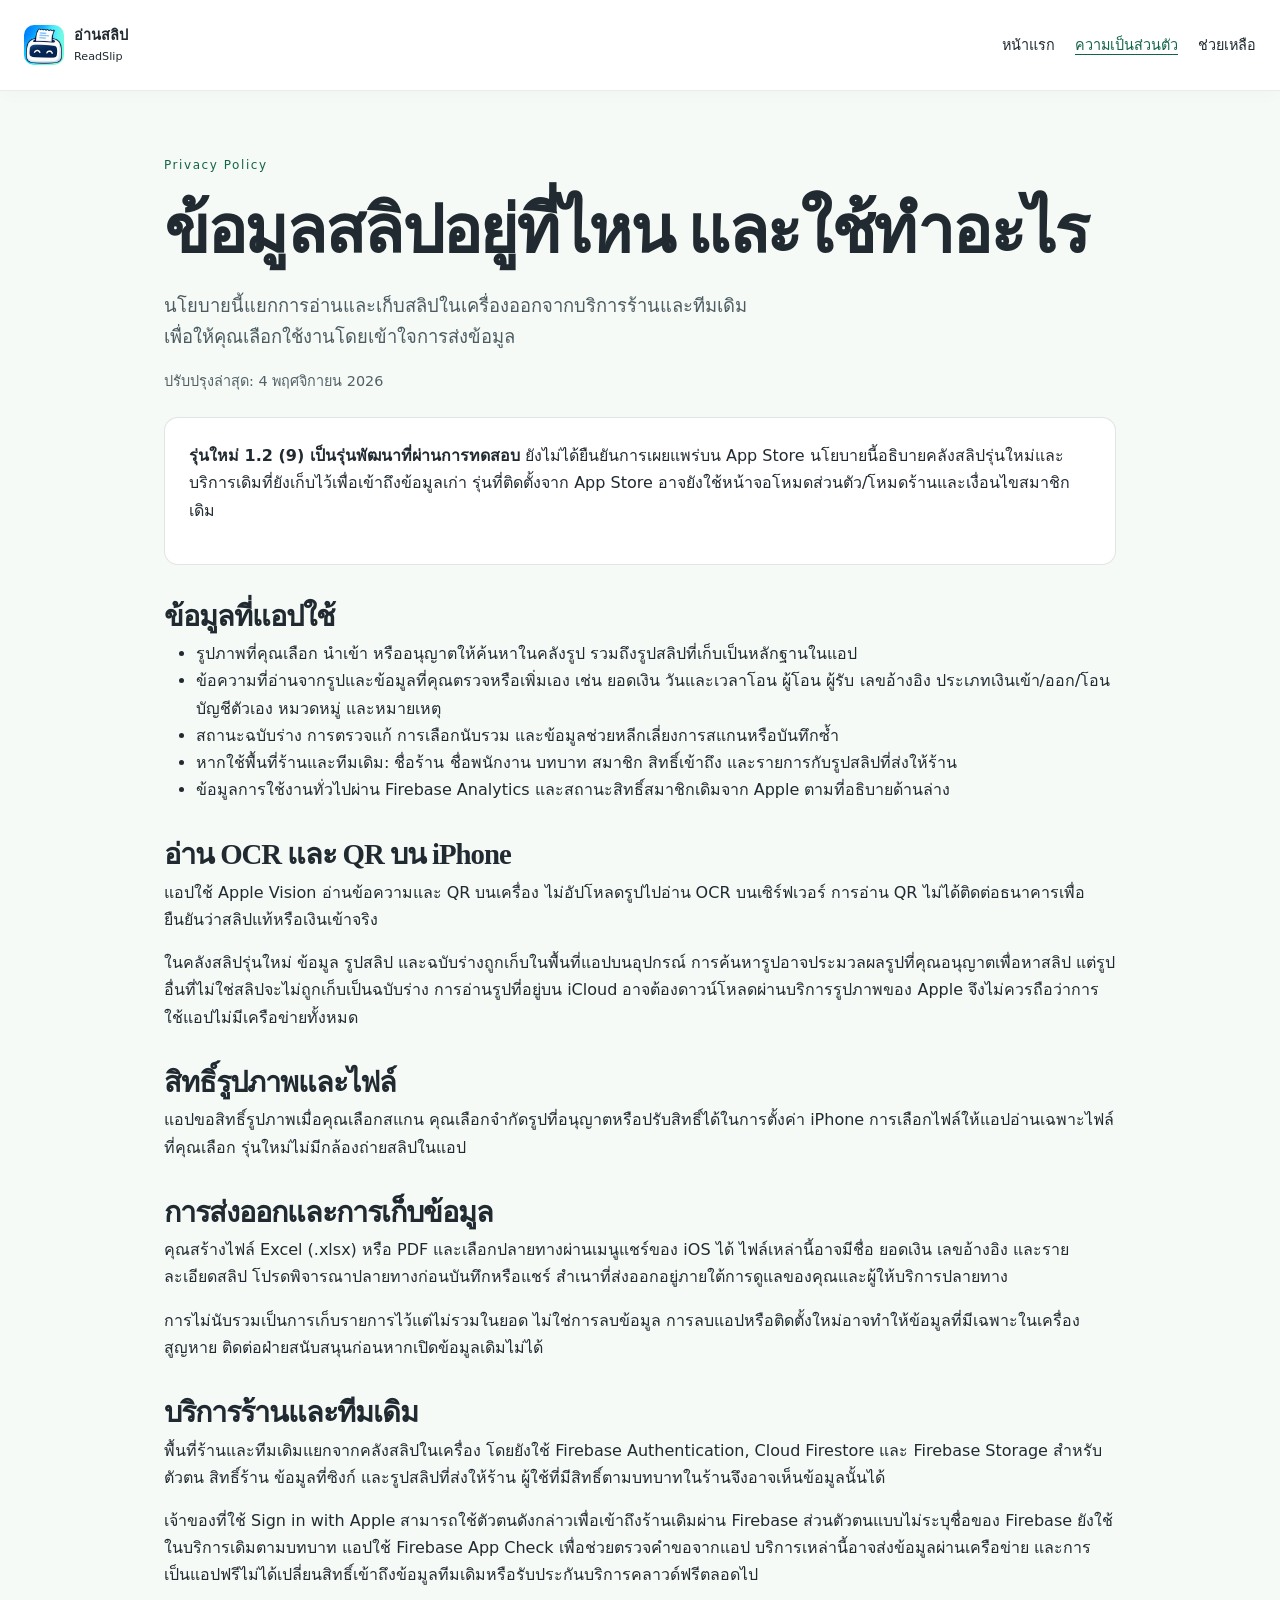
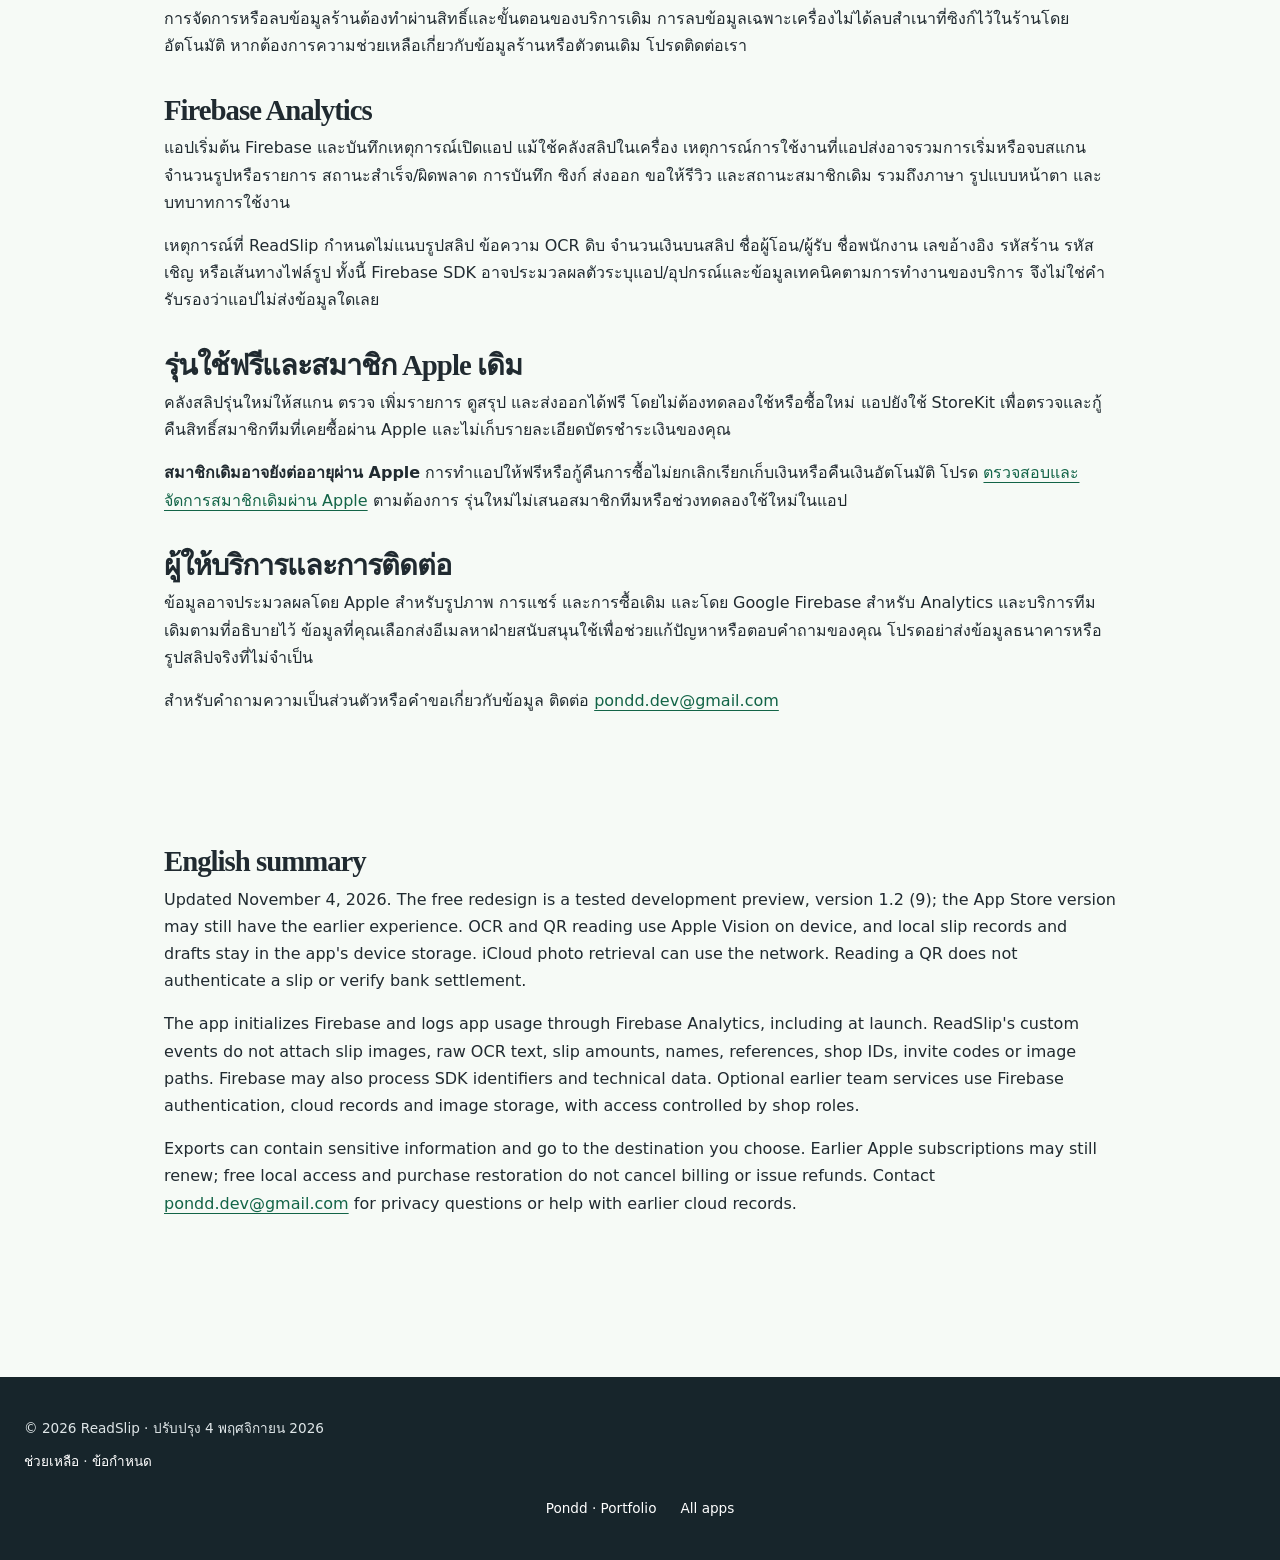
==== commit 87bebf76: "Refresh app website with Start Bootstrap New Age" ====
--- a/privacy.html
+++ b/privacy.html
@@ -1,84 +1,73 @@
-<!doctype html>
+<!DOCTYPE html>
+
 <html lang="th">
-  <head>
-    <meta charset="utf-8">
-    <meta name="viewport" content="width=device-width, initial-scale=1">
-    <title>ความเป็นส่วนตัว — ReadSlip อ่านสลิป</title>
-    <meta name="description" content="การใช้รูปสลิป ข้อมูลในเครื่อง Firebase Analytics และบริการทีมเดิมของ ReadSlip พร้อมข้อมูลการจัดการสมาชิก Apple เดิม">
-    <link rel="stylesheet" href="style.css">
-  </head>
-  <body>
-    <a class="skip-link" href="#main-content">ข้ามไปยังเนื้อหา</a>
-    <nav class="nav" aria-label="เมนูหลัก">
-      <a class="brand" href="index.html">
-        <img src="assets/app-icon.png" alt="" width="44" height="44">
-        <span>อ่านสลิป <small lang="en">ReadSlip</small></span>
-      </a>
-      <div class="nav-links">
-        <a href="index.html">หน้าแรก</a>
-        <a href="privacy.html" aria-current="page">ความเป็นส่วนตัว</a>
-        <a href="support.html">ช่วยเหลือ</a>
-      </div>
-    </nav>
+<head><link href="assets/new-age/styles.css" rel="stylesheet"/>
+<meta charset="utf-8"/>
+<meta content="width=device-width, initial-scale=1" name="viewport"/>
+<title>ความเป็นส่วนตัว — ReadSlip อ่านสลิป</title>
+<meta content="การใช้รูปสลิป ข้อมูลในเครื่อง Firebase Analytics และบริการทีมเดิมของ ReadSlip พร้อมข้อมูลการจัดการสมาชิก Apple เดิม" name="description"/>
 
-
-    <main tabindex="-1" id="main-content" class="section legal">
-      <p class="eyebrow">Privacy Policy</p>
-      <h1>ข้อมูลสลิปอยู่ที่ไหน และใช้ทำอะไร</h1>
-      <p class="lead">นโยบายนี้แยกการอ่านและเก็บสลิปในเครื่องออกจากบริการร้านและทีมเดิม เพื่อให้คุณเลือกใช้งานโดยเข้าใจการส่งข้อมูล</p>
-      <p class="note">ปรับปรุงล่าสุด: 4 พฤศจิกายน 2026</p>
-      <aside class="notice" aria-label="ขอบเขตรุ่นแอป">
-        <p><strong>รุ่นใหม่ 1.2 (9) เป็นรุ่นพัฒนาที่ผ่านการทดสอบ</strong> ยังไม่ได้ยืนยันการเผยแพร่บน App Store นโยบายนี้อธิบายคลังสลิปรุ่นใหม่และบริการเดิมที่ยังเก็บไว้เพื่อเข้าถึงข้อมูลเก่า รุ่นที่ติดตั้งจาก App Store อาจยังใช้หน้าจอโหมดส่วนตัว/โหมดร้านและเงื่อนไขสมาชิกเดิม</p>
-      </aside>
-
-      <h2>ข้อมูลที่แอปใช้</h2>
-      <ul>
-        <li>รูปภาพที่คุณเลือก นำเข้า หรืออนุญาตให้ค้นหาในคลังรูป รวมถึงรูปสลิปที่เก็บเป็นหลักฐานในแอป</li>
-        <li>ข้อความที่อ่านจากรูปและข้อมูลที่คุณตรวจหรือเพิ่มเอง เช่น ยอดเงิน วันและเวลาโอน ผู้โอน ผู้รับ เลขอ้างอิง ประเภทเงินเข้า/ออก/โอนบัญชีตัวเอง หมวดหมู่ และหมายเหตุ</li>
-        <li>สถานะฉบับร่าง การตรวจแก้ การเลือกนับรวม และข้อมูลช่วยหลีกเลี่ยงการสแกนหรือบันทึกซ้ำ</li>
-        <li>หากใช้พื้นที่ร้านและทีมเดิม: ชื่อร้าน ชื่อพนักงาน บทบาท สมาชิก สิทธิ์เข้าถึง และรายการกับรูปสลิปที่ส่งให้ร้าน</li>
-        <li>ข้อมูลการใช้งานทั่วไปผ่าน Firebase Analytics และสถานะสิทธิ์สมาชิกเดิมจาก Apple ตามที่อธิบายด้านล่าง</li>
-      </ul>
-
-      <h2>อ่าน OCR และ QR บน iPhone</h2>
-      <p>แอปใช้ Apple Vision อ่านข้อความและ QR บนเครื่อง ไม่อัปโหลดรูปไปอ่าน OCR บนเซิร์ฟเวอร์ การอ่าน QR ไม่ได้ติดต่อธนาคารเพื่อยืนยันว่าสลิปแท้หรือเงินเข้าจริง</p>
-      <p>ในคลังสลิปรุ่นใหม่ ข้อมูล รูปสลิป และฉบับร่างถูกเก็บในพื้นที่แอปบนอุปกรณ์ การค้นหารูปอาจประมวลผลรูปที่คุณอนุญาตเพื่อหาสลิป แต่รูปอื่นที่ไม่ใช่สลิปจะไม่ถูกเก็บเป็นฉบับร่าง การอ่านรูปที่อยู่บน iCloud อาจต้องดาวน์โหลดผ่านบริการรูปภาพของ Apple จึงไม่ควรถือว่าการใช้แอปไม่มีเครือข่ายทั้งหมด</p>
-
-      <h2>สิทธิ์รูปภาพและไฟล์</h2>
-      <p>แอปขอสิทธิ์รูปภาพเมื่อคุณเลือกสแกน คุณเลือกจำกัดรูปที่อนุญาตหรือปรับสิทธิ์ได้ในการตั้งค่า iPhone การเลือกไฟล์ให้แอปอ่านเฉพาะไฟล์ที่คุณเลือก รุ่นใหม่ไม่มีกล้องถ่ายสลิปในแอป</p>
-
-      <h2>การส่งออกและการเก็บข้อมูล</h2>
-      <p>คุณสร้างไฟล์ Excel (.xlsx) หรือ PDF และเลือกปลายทางผ่านเมนูแชร์ของ iOS ได้ ไฟล์เหล่านี้อาจมีชื่อ ยอดเงิน เลขอ้างอิง และรายละเอียดสลิป โปรดพิจารณาปลายทางก่อนบันทึกหรือแชร์ สำเนาที่ส่งออกอยู่ภายใต้การดูแลของคุณและผู้ให้บริการปลายทาง</p>
-      <p>การไม่นับรวมเป็นการเก็บรายการไว้แต่ไม่รวมในยอด ไม่ใช่การลบข้อมูล การลบแอปหรือติดตั้งใหม่อาจทำให้ข้อมูลที่มีเฉพาะในเครื่องสูญหาย ติดต่อฝ่ายสนับสนุนก่อนหากเปิดข้อมูลเดิมไม่ได้</p>
-
-      <h2>บริการร้านและทีมเดิม</h2>
-      <p>พื้นที่ร้านและทีมเดิมแยกจากคลังสลิปในเครื่อง โดยยังใช้ Firebase Authentication, Cloud Firestore และ Firebase Storage สำหรับตัวตน สิทธิ์ร้าน ข้อมูลที่ซิงก์ และรูปสลิปที่ส่งให้ร้าน ผู้ใช้ที่มีสิทธิ์ตามบทบาทในร้านจึงอาจเห็นข้อมูลนั้นได้</p>
-      <p>เจ้าของที่ใช้ Sign in with Apple สามารถใช้ตัวตนดังกล่าวเพื่อเข้าถึงร้านเดิมผ่าน Firebase ส่วนตัวตนแบบไม่ระบุชื่อของ Firebase ยังใช้ในบริการเดิมตามบทบาท แอปใช้ Firebase App Check เพื่อช่วยตรวจคำขอจากแอป บริการเหล่านี้อาจส่งข้อมูลผ่านเครือข่าย และการเป็นแอปฟรีไม่ได้เปลี่ยนสิทธิ์เข้าถึงข้อมูลทีมเดิมหรือรับประกันบริการคลาวด์ฟรีตลอดไป</p>
-      <p>การจัดการหรือลบข้อมูลร้านต้องทำผ่านสิทธิ์และขั้นตอนของบริการเดิม การลบข้อมูลเฉพาะเครื่องไม่ได้ลบสำเนาที่ซิงก์ไว้ในร้านโดยอัตโนมัติ หากต้องการความช่วยเหลือเกี่ยวกับข้อมูลร้านหรือตัวตนเดิม โปรดติดต่อเรา</p>
-
-      <h2>Firebase Analytics</h2>
-      <p>แอปเริ่มต้น Firebase และบันทึกเหตุการณ์เปิดแอป แม้ใช้คลังสลิปในเครื่อง เหตุการณ์การใช้งานที่แอปส่งอาจรวมการเริ่มหรือจบสแกน จำนวนรูปหรือรายการ สถานะสำเร็จ/ผิดพลาด การบันทึก ซิงก์ ส่งออก ขอให้รีวิว และสถานะสมาชิกเดิม รวมถึงภาษา รูปแบบหน้าตา และบทบาทการใช้งาน</p>
-      <p>เหตุการณ์ที่ ReadSlip กำหนดไม่แนบรูปสลิป ข้อความ OCR ดิบ จำนวนเงินบนสลิป ชื่อผู้โอน/ผู้รับ ชื่อพนักงาน เลขอ้างอิง รหัสร้าน รหัสเชิญ หรือเส้นทางไฟล์รูป ทั้งนี้ Firebase SDK อาจประมวลผลตัวระบุแอป/อุปกรณ์และข้อมูลเทคนิคตามการทำงานของบริการ จึงไม่ใช่คำรับรองว่าแอปไม่ส่งข้อมูลใดเลย</p>
-
-      <h2>รุ่นใช้ฟรีและสมาชิก Apple เดิม</h2>
-      <p>คลังสลิปรุ่นใหม่ให้สแกน ตรวจ เพิ่มรายการ ดูสรุป และส่งออกได้ฟรี โดยไม่ต้องทดลองใช้หรือซื้อใหม่ แอปยังใช้ StoreKit เพื่อตรวจและกู้คืนสิทธิ์สมาชิกทีมที่เคยซื้อผ่าน Apple และไม่เก็บรายละเอียดบัตรชำระเงินของคุณ</p>
-      <p><strong>สมาชิกเดิมอาจยังต่ออายุผ่าน Apple</strong> การทำแอปให้ฟรีหรือกู้คืนการซื้อไม่ยกเลิกเรียกเก็บเงินหรือคืนเงินอัตโนมัติ โปรด <a href="https://apps.apple.com/account/subscriptions">ตรวจสอบและจัดการสมาชิกเดิมผ่าน Apple</a> ตามต้องการ รุ่นใหม่ไม่เสนอสมาชิกทีมหรือช่วงทดลองใช้ใหม่ในแอป</p>
-
-      <h2>ผู้ให้บริการและการติดต่อ</h2>
-      <p>ข้อมูลอาจประมวลผลโดย Apple สำหรับรูปภาพ การแชร์ และการซื้อเดิม และโดย Google Firebase สำหรับ Analytics และบริการทีมเดิมตามที่อธิบายไว้ ข้อมูลที่คุณเลือกส่งอีเมลหาฝ่ายสนับสนุนใช้เพื่อช่วยแก้ปัญหาหรือตอบคำถามของคุณ โปรดอย่าส่งข้อมูลธนาคารหรือรูปสลิปจริงที่ไม่จำเป็น</p>
-      <p>สำหรับคำถามความเป็นส่วนตัวหรือคำขอเกี่ยวกับข้อมูล ติดต่อ <a href="mailto:pondd.dev@gmail.com">pondd.dev@gmail.com</a></p>
-
-      <section lang="en" aria-labelledby="english-privacy">
-        <h2 id="english-privacy">English summary</h2>
-        <p>Updated November 4, 2026. The free redesign is a tested development preview, version 1.2 (9); the App Store version may still have the earlier experience. OCR and QR reading use Apple Vision on device, and local slip records and drafts stay in the app's device storage. iCloud photo retrieval can use the network. Reading a QR does not authenticate a slip or verify bank settlement.</p>
-        <p>The app initializes Firebase and logs app usage through Firebase Analytics, including at launch. ReadSlip's custom events do not attach slip images, raw OCR text, slip amounts, names, references, shop IDs, invite codes or image paths. Firebase may also process SDK identifiers and technical data. Optional earlier team services use Firebase authentication, cloud records and image storage, with access controlled by shop roles.</p>
-        <p>Exports can contain sensitive information and go to the destination you choose. Earlier Apple subscriptions may still renew; free local access and purchase restoration do not cancel billing or issue refunds. Contact <a href="mailto:pondd.dev@gmail.com">pondd.dev@gmail.com</a> for privacy questions or help with earlier cloud records.</p>
-      </section>
-    </main>
-
-    <footer class="footer">
-      <span>© 2026 ReadSlip · ปรับปรุง 4 พฤศจิกายน 2026</span>
-      <span><a href="support.html">ช่วยเหลือ</a> · <a href="https://www.apple.com/legal/internet-services/itunes/dev/stdeula/">ข้อกำหนด</a></span>
-    </footer>
-  </body>
+<link href="assets/new-age/app.css" rel="stylesheet"/></head>
+<body>
+<a class="skip-link" href="#main-content">ข้ามไปยังเนื้อหา</a>
+<nav aria-label="เมนูหลัก" class="nav">
+<a class="brand" href="index.html">
+<img alt="" height="44" src="assets/app-icon.png" width="44"/>
+<span>อ่านสลิป <small lang="en">ReadSlip</small></span>
+</a>
+<div class="nav-links">
+<a href="index.html">หน้าแรก</a>
+<a aria-current="page" href="privacy.html">ความเป็นส่วนตัว</a>
+<a href="support.html">ช่วยเหลือ</a>
+</div>
+</nav>
+<main class="section legal" id="main-content" tabindex="-1">
+<p class="eyebrow">Privacy Policy</p>
+<h1>ข้อมูลสลิปอยู่ที่ไหน และใช้ทำอะไร</h1>
+<p class="lead">นโยบายนี้แยกการอ่านและเก็บสลิปในเครื่องออกจากบริการร้านและทีมเดิม เพื่อให้คุณเลือกใช้งานโดยเข้าใจการส่งข้อมูล</p>
+<p class="note">ปรับปรุงล่าสุด: 4 พฤศจิกายน 2026</p>
+<aside aria-label="ขอบเขตรุ่นแอป" class="notice">
+<p><strong>รุ่นใหม่ 1.2 (9) เป็นรุ่นพัฒนาที่ผ่านการทดสอบ</strong> ยังไม่ได้ยืนยันการเผยแพร่บน App Store นโยบายนี้อธิบายคลังสลิปรุ่นใหม่และบริการเดิมที่ยังเก็บไว้เพื่อเข้าถึงข้อมูลเก่า รุ่นที่ติดตั้งจาก App Store อาจยังใช้หน้าจอโหมดส่วนตัว/โหมดร้านและเงื่อนไขสมาชิกเดิม</p>
+</aside>
+<h2>ข้อมูลที่แอปใช้</h2>
+<ul>
+<li>รูปภาพที่คุณเลือก นำเข้า หรืออนุญาตให้ค้นหาในคลังรูป รวมถึงรูปสลิปที่เก็บเป็นหลักฐานในแอป</li>
+<li>ข้อความที่อ่านจากรูปและข้อมูลที่คุณตรวจหรือเพิ่มเอง เช่น ยอดเงิน วันและเวลาโอน ผู้โอน ผู้รับ เลขอ้างอิง ประเภทเงินเข้า/ออก/โอนบัญชีตัวเอง หมวดหมู่ และหมายเหตุ</li>
+<li>สถานะฉบับร่าง การตรวจแก้ การเลือกนับรวม และข้อมูลช่วยหลีกเลี่ยงการสแกนหรือบันทึกซ้ำ</li>
+<li>หากใช้พื้นที่ร้านและทีมเดิม: ชื่อร้าน ชื่อพนักงาน บทบาท สมาชิก สิทธิ์เข้าถึง และรายการกับรูปสลิปที่ส่งให้ร้าน</li>
+<li>ข้อมูลการใช้งานทั่วไปผ่าน Firebase Analytics และสถานะสิทธิ์สมาชิกเดิมจาก Apple ตามที่อธิบายด้านล่าง</li>
+</ul>
+<h2>อ่าน OCR และ QR บน iPhone</h2>
+<p>แอปใช้ Apple Vision อ่านข้อความและ QR บนเครื่อง ไม่อัปโหลดรูปไปอ่าน OCR บนเซิร์ฟเวอร์ การอ่าน QR ไม่ได้ติดต่อธนาคารเพื่อยืนยันว่าสลิปแท้หรือเงินเข้าจริง</p>
+<p>ในคลังสลิปรุ่นใหม่ ข้อมูล รูปสลิป และฉบับร่างถูกเก็บในพื้นที่แอปบนอุปกรณ์ การค้นหารูปอาจประมวลผลรูปที่คุณอนุญาตเพื่อหาสลิป แต่รูปอื่นที่ไม่ใช่สลิปจะไม่ถูกเก็บเป็นฉบับร่าง การอ่านรูปที่อยู่บน iCloud อาจต้องดาวน์โหลดผ่านบริการรูปภาพของ Apple จึงไม่ควรถือว่าการใช้แอปไม่มีเครือข่ายทั้งหมด</p>
+<h2>สิทธิ์รูปภาพและไฟล์</h2>
+<p>แอปขอสิทธิ์รูปภาพเมื่อคุณเลือกสแกน คุณเลือกจำกัดรูปที่อนุญาตหรือปรับสิทธิ์ได้ในการตั้งค่า iPhone การเลือกไฟล์ให้แอปอ่านเฉพาะไฟล์ที่คุณเลือก รุ่นใหม่ไม่มีกล้องถ่ายสลิปในแอป</p>
+<h2>การส่งออกและการเก็บข้อมูล</h2>
+<p>คุณสร้างไฟล์ Excel (.xlsx) หรือ PDF และเลือกปลายทางผ่านเมนูแชร์ของ iOS ได้ ไฟล์เหล่านี้อาจมีชื่อ ยอดเงิน เลขอ้างอิง และรายละเอียดสลิป โปรดพิจารณาปลายทางก่อนบันทึกหรือแชร์ สำเนาที่ส่งออกอยู่ภายใต้การดูแลของคุณและผู้ให้บริการปลายทาง</p>
+<p>การไม่นับรวมเป็นการเก็บรายการไว้แต่ไม่รวมในยอด ไม่ใช่การลบข้อมูล การลบแอปหรือติดตั้งใหม่อาจทำให้ข้อมูลที่มีเฉพาะในเครื่องสูญหาย ติดต่อฝ่ายสนับสนุนก่อนหากเปิดข้อมูลเดิมไม่ได้</p>
+<h2>บริการร้านและทีมเดิม</h2>
+<p>พื้นที่ร้านและทีมเดิมแยกจากคลังสลิปในเครื่อง โดยยังใช้ Firebase Authentication, Cloud Firestore และ Firebase Storage สำหรับตัวตน สิทธิ์ร้าน ข้อมูลที่ซิงก์ และรูปสลิปที่ส่งให้ร้าน ผู้ใช้ที่มีสิทธิ์ตามบทบาทในร้านจึงอาจเห็นข้อมูลนั้นได้</p>
+<p>เจ้าของที่ใช้ Sign in with Apple สามารถใช้ตัวตนดังกล่าวเพื่อเข้าถึงร้านเดิมผ่าน Firebase ส่วนตัวตนแบบไม่ระบุชื่อของ Firebase ยังใช้ในบริการเดิมตามบทบาท แอปใช้ Firebase App Check เพื่อช่วยตรวจคำขอจากแอป บริการเหล่านี้อาจส่งข้อมูลผ่านเครือข่าย และการเป็นแอปฟรีไม่ได้เปลี่ยนสิทธิ์เข้าถึงข้อมูลทีมเดิมหรือรับประกันบริการคลาวด์ฟรีตลอดไป</p>
+<p>การจัดการหรือลบข้อมูลร้านต้องทำผ่านสิทธิ์และขั้นตอนของบริการเดิม การลบข้อมูลเฉพาะเครื่องไม่ได้ลบสำเนาที่ซิงก์ไว้ในร้านโดยอัตโนมัติ หากต้องการความช่วยเหลือเกี่ยวกับข้อมูลร้านหรือตัวตนเดิม โปรดติดต่อเรา</p>
+<h2>Firebase Analytics</h2>
+<p>แอปเริ่มต้น Firebase และบันทึกเหตุการณ์เปิดแอป แม้ใช้คลังสลิปในเครื่อง เหตุการณ์การใช้งานที่แอปส่งอาจรวมการเริ่มหรือจบสแกน จำนวนรูปหรือรายการ สถานะสำเร็จ/ผิดพลาด การบันทึก ซิงก์ ส่งออก ขอให้รีวิว และสถานะสมาชิกเดิม รวมถึงภาษา รูปแบบหน้าตา และบทบาทการใช้งาน</p>
+<p>เหตุการณ์ที่ ReadSlip กำหนดไม่แนบรูปสลิป ข้อความ OCR ดิบ จำนวนเงินบนสลิป ชื่อผู้โอน/ผู้รับ ชื่อพนักงาน เลขอ้างอิง รหัสร้าน รหัสเชิญ หรือเส้นทางไฟล์รูป ทั้งนี้ Firebase SDK อาจประมวลผลตัวระบุแอป/อุปกรณ์และข้อมูลเทคนิคตามการทำงานของบริการ จึงไม่ใช่คำรับรองว่าแอปไม่ส่งข้อมูลใดเลย</p>
+<h2>รุ่นใช้ฟรีและสมาชิก Apple เดิม</h2>
+<p>คลังสลิปรุ่นใหม่ให้สแกน ตรวจ เพิ่มรายการ ดูสรุป และส่งออกได้ฟรี โดยไม่ต้องทดลองใช้หรือซื้อใหม่ แอปยังใช้ StoreKit เพื่อตรวจและกู้คืนสิทธิ์สมาชิกทีมที่เคยซื้อผ่าน Apple และไม่เก็บรายละเอียดบัตรชำระเงินของคุณ</p>
+<p><strong>สมาชิกเดิมอาจยังต่ออายุผ่าน Apple</strong> การทำแอปให้ฟรีหรือกู้คืนการซื้อไม่ยกเลิกเรียกเก็บเงินหรือคืนเงินอัตโนมัติ โปรด <a href="https://apps.apple.com/account/subscriptions">ตรวจสอบและจัดการสมาชิกเดิมผ่าน Apple</a> ตามต้องการ รุ่นใหม่ไม่เสนอสมาชิกทีมหรือช่วงทดลองใช้ใหม่ในแอป</p>
+<h2>ผู้ให้บริการและการติดต่อ</h2>
+<p>ข้อมูลอาจประมวลผลโดย Apple สำหรับรูปภาพ การแชร์ และการซื้อเดิม และโดย Google Firebase สำหรับ Analytics และบริการทีมเดิมตามที่อธิบายไว้ ข้อมูลที่คุณเลือกส่งอีเมลหาฝ่ายสนับสนุนใช้เพื่อช่วยแก้ปัญหาหรือตอบคำถามของคุณ โปรดอย่าส่งข้อมูลธนาคารหรือรูปสลิปจริงที่ไม่จำเป็น</p>
+<p>สำหรับคำถามความเป็นส่วนตัวหรือคำขอเกี่ยวกับข้อมูล ติดต่อ <a href="mailto:pondd.dev@gmail.com">pondd.dev@gmail.com</a></p>
+<section aria-labelledby="english-privacy" lang="en">
+<h2 id="english-privacy">English summary</h2>
+<p>Updated November 4, 2026. The free redesign is a tested development preview, version 1.2 (9); the App Store version may still have the earlier experience. OCR and QR reading use Apple Vision on device, and local slip records and drafts stay in the app's device storage. iCloud photo retrieval can use the network. Reading a QR does not authenticate a slip or verify bank settlement.</p>
+<p>The app initializes Firebase and logs app usage through Firebase Analytics, including at launch. ReadSlip's custom events do not attach slip images, raw OCR text, slip amounts, names, references, shop IDs, invite codes or image paths. Firebase may also process SDK identifiers and technical data. Optional earlier team services use Firebase authentication, cloud records and image storage, with access controlled by shop roles.</p>
+<p>Exports can contain sensitive information and go to the destination you choose. Earlier Apple subscriptions may still renew; free local access and purchase restoration do not cancel billing or issue refunds. Contact <a href="mailto:pondd.dev@gmail.com">pondd.dev@gmail.com</a> for privacy questions or help with earlier cloud records.</p>
+</section>
+</main>
+<footer class="footer">
+<span>© 2026 ReadSlip · ปรับปรุง 4 พฤศจิกายน 2026</span>
+<span><a href="support.html">ช่วยเหลือ</a> · <a href="https://www.apple.com/legal/internet-services/itunes/dev/stdeula/">ข้อกำหนด</a></span>
+<nav aria-label="Developer portfolio" class="portfolio-links"><a href="https://pond1982.github.io/Pondd-Page/">Pondd · Portfolio</a><a href="https://pond1982.github.io/Pondd-Page/apps.html">All apps</a></nav></footer>
+</body>
 </html>
--- a/assets/new-age/app.css
+++ b/assets/new-age/app.css
@@ -0,0 +1,13 @@
+/* App-specific adaptation of Start Bootstrap New Age (MIT). */
+:root{--bs-primary:#126447;--app-accent:#126447;--app-secondary:#62a97f;--app-paper:#f6faf6;--app-ink:#202a30;--bs-body-font-family:system-ui,-apple-system,"Segoe UI",Tahoma,sans-serif}
+html{scroll-padding-top:2rem}body{background:var(--app-paper);color:var(--app-ink);font-family:var(--bs-body-font-family);line-height:1.7}img{max-width:100%;height:auto}a{color:var(--app-accent);text-underline-offset:4px}a:focus-visible,summary:focus-visible,button:focus-visible{outline:3px solid #ba5400;outline-offset:5px}h1,h2{font-family:Georgia,"Times New Roman",serif;letter-spacing:-.035em;line-height:1.13;color:var(--app-ink)}h1{font-size:clamp(2.8rem,5.2vw,5rem)}h2{font-size:clamp(2rem,3vw,3.1rem)}h3{color:var(--app-ink)}p{color:inherit}figure{margin:0}.wrap{width:100%;max-width:1140px;margin-inline:auto;padding-inline:24px}
+body>header,body>nav.nav,.site-header,header.site{position:relative;background:#fff;color:var(--app-ink);border-bottom:1px solid #202a3018;box-shadow:0 3px 18px #202a3006;padding:20px 24px;max-width:none;margin:0;z-index:5}.header-inner,header.site>.wrap{display:flex;flex-wrap:wrap;align-items:center;justify-content:space-between;gap:20px;min-height:0;padding:0}.brand{display:inline-flex;align-items:center;gap:10px;color:var(--app-ink);font-size:1.3rem;text-decoration:none;font-weight:750}.brand img{width:40px;height:40px;object-fit:contain;border-radius:10px}.nav,.nav-links,nav.site{display:flex;flex-wrap:wrap;gap:20px;align-items:center}.nav a,.nav-links a,nav.site a{color:var(--app-ink);font-size:.9rem;text-decoration:none;padding:3px 0}.nav a:hover,.nav a[aria-current=page]{color:var(--app-accent);text-decoration:underline}.language-switch{border-color:var(--app-accent)}.language-switch a{color:var(--app-accent)}.language-switch a[aria-current=page]{background:var(--app-accent);color:#fff}
+main{max-width:none;padding:0;margin:0}main>.wrap{max-width:1140px}.masthead,.scene{background:var(--app-paper);padding:5rem 0 3rem;min-height:0;overflow:visible;isolation:auto}.scene:before,.scene:after{display:none}.hero,.hero-grid{max-width:1140px;margin-inline:auto;display:flex;flex-wrap:wrap;align-items:center;gap:0;padding:0 24px}.hero-copy,.hero>div:first-child{width:50%;padding-right:38px}.hero-screen,.hero-art,.hero-media,.camp-figure{position:relative;width:50%;padding:28px;margin:0;max-width:none;isolation:isolate}.hero-screen:before,.hero-art:before,.hero-media:before,.camp-figure:before{content:"";position:absolute;z-index:-1;inset:6% 2%;border-radius:50%;background:linear-gradient(135deg,var(--app-accent),var(--app-secondary));opacity:.18}.hero-screen .app-screen{transform:none}.hero-screen img,.hero-art img,.camp-figure img{width:100%;height:auto;border-radius:24px;box-shadow:0 18px 50px #182c3520}.hero-media img{max-height:510px;width:auto;margin:auto;border-radius:30px;box-shadow:0 18px 50px #182c3520}.hero-art img{max-height:500px;object-fit:contain;box-shadow:none}.hero-copy .intro,.lead,.lede,.tagline{font-size:1.15rem;color:#4c5b61;max-width:600px;margin-top:22px}.eyebrow{color:var(--app-accent);font-size:.75rem;letter-spacing:.13em;margin-bottom:18px}.button,.btn,.paper .button{background:var(--app-accent);border:1px solid var(--app-accent);color:#fff;border-radius:50rem;display:inline-flex;padding:12px 24px;font-size:.94rem;text-decoration:none;align-items:center;justify-content:center;font-weight:650;box-shadow:none}.button:hover,.btn:hover{background:var(--app-ink);color:#fff}.button.secondary,.btn.ghost{background:transparent;color:var(--app-accent)}.text-link,.paper .text-link{color:var(--app-accent)}.actions,.hero-actions,.cta-row{display:flex;flex-wrap:wrap;gap:14px;align-items:center;margin-top:25px}.status,.pill,.free-badge{background:#fff;color:var(--app-accent);border:1px solid #202a3020;border-radius:30px;padding:6px 14px;font-size:.85rem;display:inline-block}.status:before{background:var(--app-accent)}figcaption,.app-screen figcaption{font-size:.8rem;color:#526167;margin-top:16px;text-align:center}.camp{position:static;width:100%;padding:30px 20px 0;margin-top:30px}.companions{display:flex;flex-wrap:wrap;justify-content:center;gap:8px}.companions img{max-width:75px;width:7%;height:80px;object-fit:contain;filter:none}.camp figcaption{color:#526167}.panorama{display:none!important}
+.paper,.section,.trail-section,.faq-section,.forest-section,main>.wrap>section:not(.hero){padding:4rem 24px;background:none;max-width:1140px;margin:auto}.paper{max-width:none;background:#fff}.paper:before{display:none}.paper>.wrap{padding:0;max-width:1092px}.forest-section .split p,.split p{color:#526167}.section-heading{margin-bottom:32px}.section-heading p{color:#526167}.feature-grid,.trail-grid,.grid,.features{display:grid;grid-template-columns:repeat(3,minmax(0,1fr));gap:24px}.feature-card,.trail-card,.feature,.panel,.card{background:#fff;border:1px solid #202a3014;box-shadow:none;padding:28px;border-radius:18px;color:var(--app-ink);position:relative}.card{margin-bottom:20px}.feature-card p,.trail-card p,.panel p{color:#526167}.feature-card .number,.trail-number,.step{color:var(--app-accent)}.split{display:grid;grid-template-columns:1fr 1fr;gap:40px;align-items:center}.card-fox{max-width:90px;position:static;float:right}.story-grid{display:grid;grid-template-columns:repeat(3,minmax(0,1fr));gap:24px}.story-card{background:var(--app-paper);color:var(--app-ink);padding:25px;border-radius:18px}.story-card .story-art{height:180px;object-fit:contain;margin:auto}.story-card h2{font:700 1.35rem system-ui;letter-spacing:0;margin:18px 0 10px}.story-card p{color:#526167}.access{color:var(--app-accent)}.page-heading{max-width:1140px;margin:auto;padding:3.5rem 24px}.page-heading p{color:#526167}.reading-width,.legal,.policy,.prose,.document{max-width:800px;margin:auto}.policy-section{padding:20px 0}.policy-section h2,.faq-group h3{font-size:1.6rem}.faq-layout{display:grid;grid-template-columns:minmax(0,2fr) minmax(220px,1fr);gap:32px}details{background:#fff;border:1px solid #202a3020;border-radius:12px;margin:12px 0;padding:18px}summary{cursor:pointer;font-weight:650;color:var(--app-ink)}details p,.answer{color:#526167}.duo-note,.draft-note,.notice,.contact-card,.callout{background:#fff;border:1px solid #202a3020;border-radius:14px;padding:24px;color:var(--app-ink)}.notice{max-width:1092px;margin:24px auto}.gateway-card{background:#fff;color:var(--app-ink);border:1px solid #202a3020;border-radius:18px;padding:24px;margin-top:24px}.gateway-card h2{font:700 1.2rem system-ui}.gateway-languages{display:flex;gap:20px;margin:20px 0}.gateway-languages a{color:var(--app-accent)}.gateway-intro-th{color:#526167}.screenshot-grid img{max-height:550px;width:auto;margin:auto}.screen-card{padding:20px;background:#fff;border-radius:18px}.screen-card .screen-copy{min-height:0}.screen-card h3{font-size:1.3rem}.screen-card a{display:block}.bg-gradient-primary-to-secondary{background:linear-gradient(120deg,var(--app-accent),var(--app-secondary))!important}.download-strip{text-align:center;color:#fff;padding:55px 24px}.download-strip h2,.download-strip p{color:#fff}.download-strip .btn{background:#fff;color:var(--app-accent);border-color:#fff}.portfolio-links{display:flex;justify-content:center;flex-wrap:wrap;gap:24px;margin-top:24px}.site-footer,.footer,footer.site{background:#17252b;color:#dfe6e8;padding:40px 24px;max-width:none;margin:0;font-size:.85rem;display:block}.site-footer a,.footer a,footer.site a{color:#fff}.site-footer .brand{color:#fff}.footer-top{display:flex;justify-content:space-between;gap:24px}.footer-links{display:flex;flex-wrap:wrap;gap:20px}.credits,.preview-label{color:#b8c9d0;margin-top:24px}.skip,.skip-link{position:absolute;left:16px;top:-100px;z-index:100;padding:12px;background:#fff;color:#17252b}.skip:focus,.skip-link:focus{top:10px}.note,.fine-print,.development{color:#526167}.section.english-summary{max-width:1140px}.hero-art .app-icon-display{width:320px;margin:auto;border-radius:25%}
+@media(max-width:800px){.hero-copy,.hero>div:first-child,.hero-screen,.hero-art,.hero-media,.camp-figure{width:100%;padding:0}.hero-screen,.hero-art,.hero-media,.camp-figure{padding:32px 12px;margin-top:25px}.hero-screen{max-width:650px;margin-inline:auto}.masthead,.scene{padding:3rem 0}.hero,.hero-grid{padding:0 20px}.hero-copy h1,.hero-copy h1:lang(th),.gateway-scene .hero-copy h1{font-size:clamp(2.6rem,9vw,4rem)}.feature-grid,.trail-grid,.grid,.features,.story-grid{grid-template-columns:repeat(2,minmax(0,1fr))}.split,.faq-layout{grid-template-columns:1fr}.hero-media img{max-height:450px}.header-inner{gap:15px}.nav{margin:0;font-size:.85rem}.site-header{padding:18px 20px}.companions img{width:12%;height:65px}.footer-top{flex-direction:column}.paper,.section,.trail-section,.faq-section,.forest-section{padding:3rem 20px}.gateway-scene{padding-bottom:3rem}.hero-screen .app-screen{transform:none}}
+@media(max-width:480px){.feature-grid,.trail-grid,.grid,.features,.story-grid{grid-template-columns:1fr}.nav,.nav-links,nav.site{gap:13px}.nav a,.nav-links a{font-size:.8rem}.story-card .story-art{height:180px}.hero-copy h1:lang(th){font-size:2.5rem}.camp{padding:20px 10px}.page-heading h1{font-size:2.6rem}.footer-links{gap:16px}.hero-media img{max-height:420px}.section,.paper{padding-inline:20px}}
+@media(prefers-reduced-motion:reduce){html{scroll-behavior:auto}*,*:before,*:after{animation:none!important;transition:none!important}}
+
+/* Document and supporting layouts, with no legacy theme dependency. */
+:root{--accent:var(--app-accent)}.hero.masthead{padding-top:5rem;padding-bottom:4rem;text-align:left}.brand small{display:block;font-size:.7rem;font-weight:500}.nav{margin-left:auto}.language-switch{display:flex;gap:12px;align-items:center}.language-switch a{padding:5px 12px;border-radius:30px;text-decoration:none}.hero h1{font-size:clamp(2.8rem,5.2vw,5rem)}.intro{color:#526167;font-size:1.1rem}.feature-grid h2{font-size:1.45rem}.legal-page,.section.legal,.privacy-main{max-width:1000px;margin:0 auto;padding:4rem 24px}.legal-page{max-width:800px}.legal-page h2,.legal h2{font-size:1.8rem;margin-top:35px}.policy-heading{margin-bottom:45px}.policy-layout{display:grid;grid-template-columns:220px minmax(0,1fr);gap:40px}.policy-index{display:flex;flex-direction:column;gap:16px}.policy-body section{padding:0 0 26px}.policy-body h2{font-size:1.8rem}.policy-callout{background:#fff;border-radius:18px;padding:24px;margin-bottom:30px}.faq-group{margin-bottom:30px}.faq-group h3{font-size:1.35rem}.faq-sidebar,.support-card{background:#fff;border:1px solid #202a3020;border-radius:18px;padding:25px;align-self:start}.trail-section h2,.faq-section h2{margin-bottom:25px}.mini-signal{color:var(--app-accent)}.card-top{display:flex;gap:12px;align-items:center;margin-bottom:20px}.card-top .eyebrow{margin:0}.trail-card h3{font-size:1.5rem}.story-card .access{display:inline-block;margin-top:20px}.story-card h2{min-height:0}.app-screen a{display:block}.duo-note h2{font-size:1.8rem}.gateway-languages a{padding:8px 15px;border:1px solid;border-radius:25px}.gateway-languages .is-preferred{background:var(--app-accent);color:#fff}.footer-links{align-items:center}.site-footer .wrap{padding:0}.hero-media a{display:block}.meta,.draft-badge{font-size:.85rem;color:#526167}body>nav.nav{justify-content:space-between}main>.wrap:not(:has(.hero)){max-width:850px;padding-top:4rem;padding-bottom:4rem}main>.wrap>h2{font-size:1.8rem;margin-top:35px}.features .card{margin:0}.screen-card figcaption{padding-top:15px}section.english-summary{padding-top:2rem}.fine-print{font-size:.85rem}.note{font-size:.9rem}.contact-note{margin-top:16px}.footer span{display:block;margin-bottom:10px}.download-strip h2{font-size:clamp(2rem,3vw,3rem);margin-bottom:20px}
+@media(max-width:800px){.hero.masthead{padding-top:3rem;padding-bottom:3rem}.policy-layout{grid-template-columns:1fr}.policy-index{flex-direction:row;flex-wrap:wrap;font-size:.85rem}.nav{margin-left:0}.site-header{flex-wrap:wrap}.hero h1{font-size:clamp(2.6rem,9vw,4rem)}.header-inner{justify-content:flex-start}.language-switch{margin-left:auto}.header-inner>.nav{order:3;width:100%}.hero-art img{max-height:420px}.legal-page,.section.legal,.privacy-main{padding-top:3rem}}
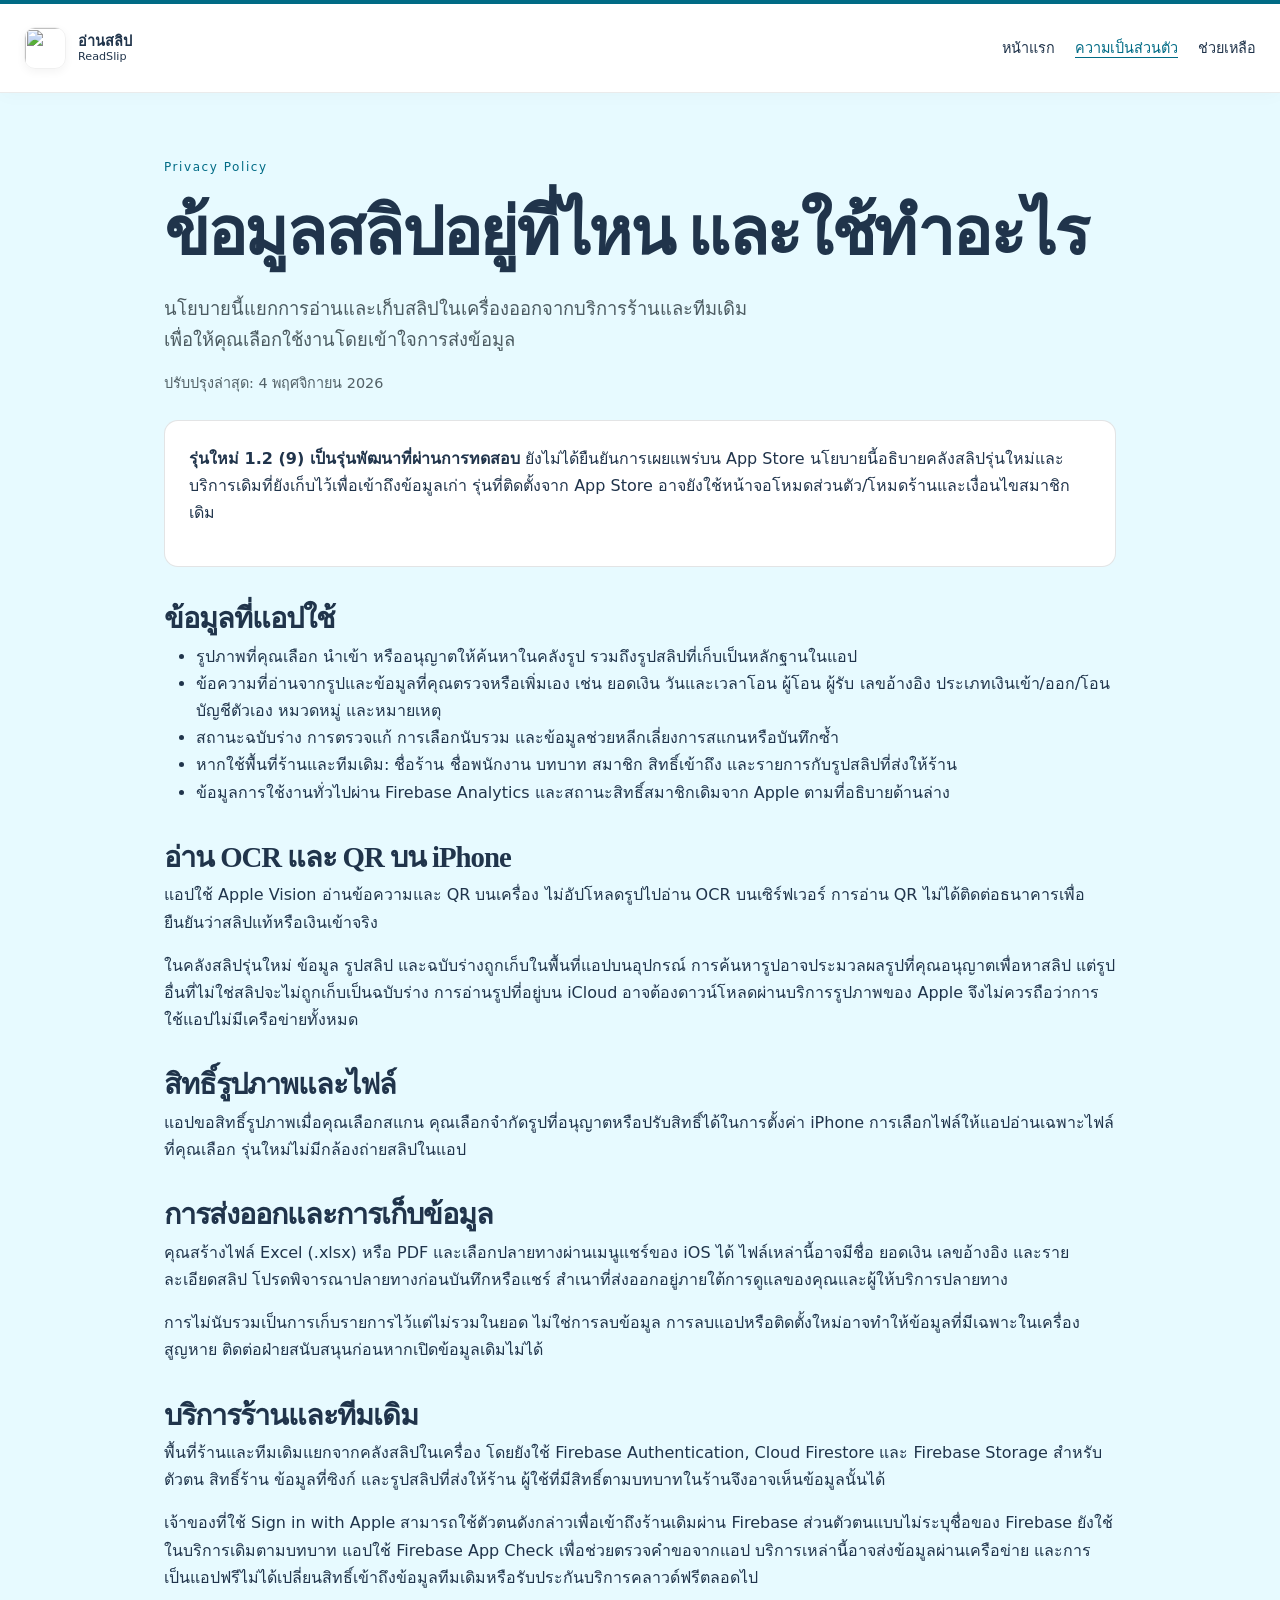
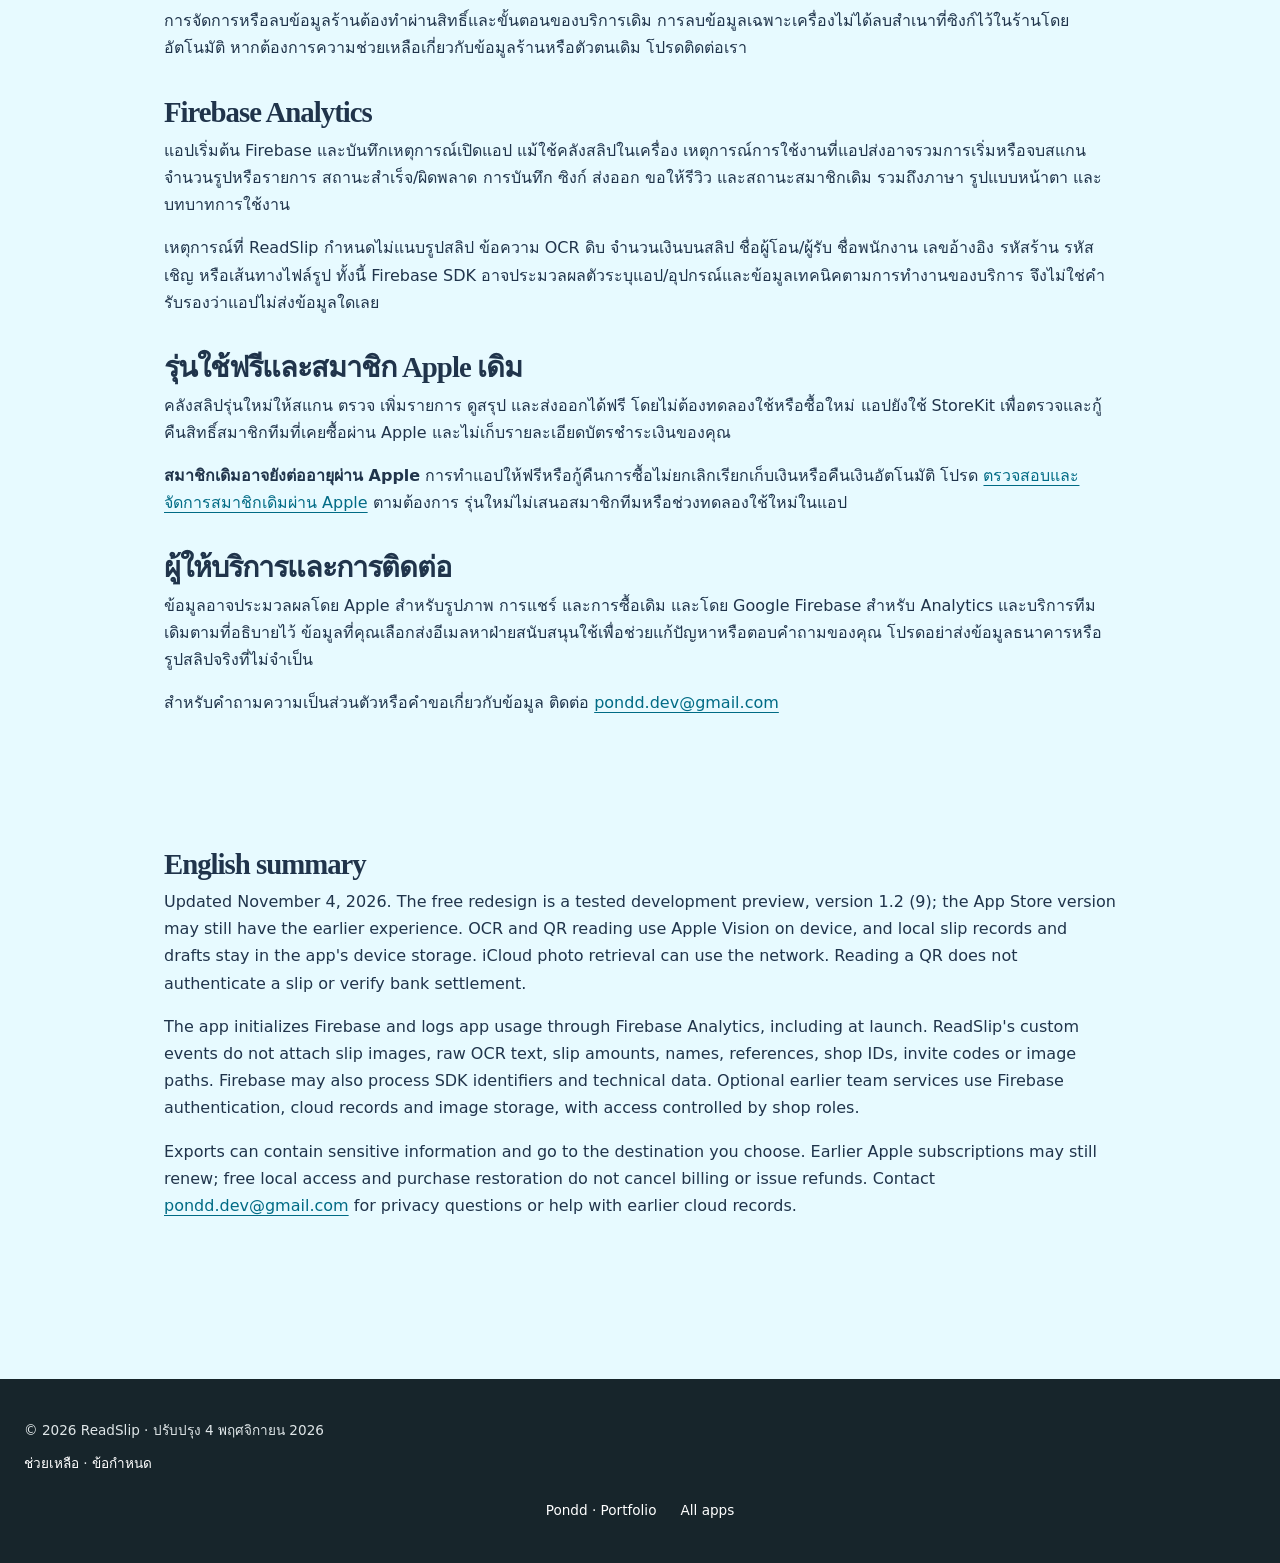
==== commit 44335b5b: "Give each app its own palette, real icon, and shared app showcase" ====
--- a/privacy.html
+++ b/privacy.html
@@ -7,12 +7,14 @@
 <title>ความเป็นส่วนตัว — ReadSlip อ่านสลิป</title>
 <meta content="การใช้รูปสลิป ข้อมูลในเครื่อง Firebase Analytics และบริการทีมเดิมของ ReadSlip พร้อมข้อมูลการจัดการสมาชิก Apple เดิม" name="description"/>
 
-<link href="assets/new-age/app.css" rel="stylesheet"/></head>
-<body>
+<link href="assets/new-age/app.css" rel="stylesheet"/><link rel="stylesheet" href="app-family/brand.css?v=20261112">
+<link rel="icon" href="https://pond1982.github.io/Pondd-Page/assets/app-icons/6765605900.webp" type="image/webp">
+</head>
+<body data-app-theme="readslip-cyan">
 <a class="skip-link" href="#main-content">ข้ามไปยังเนื้อหา</a>
 <nav aria-label="เมนูหลัก" class="nav">
-<a class="brand" href="index.html">
-<img alt="" height="44" src="assets/app-icon.png" width="44"/>
+<a class="brand" href="index.html"><img class="app-brand-icon" src="https://pond1982.github.io/Pondd-Page/assets/app-icons/6765605900.webp" width="42" height="42" alt="" decoding="async">
+
 <span>อ่านสลิป <small lang="en">ReadSlip</small></span>
 </a>
 <div class="nav-links">
@@ -68,6 +70,6 @@
 <footer class="footer">
 <span>© 2026 ReadSlip · ปรับปรุง 4 พฤศจิกายน 2026</span>
 <span><a href="support.html">ช่วยเหลือ</a> · <a href="https://www.apple.com/legal/internet-services/itunes/dev/stdeula/">ข้อกำหนด</a></span>
-<nav aria-label="Developer portfolio" class="portfolio-links"><a href="https://pond1982.github.io/Pondd-Page/">Pondd · Portfolio</a><a href="https://pond1982.github.io/Pondd-Page/apps.html">All apps</a></nav></footer>
+<nav aria-label="Developer portfolio" class="portfolio-links"><a href="https://pond1982.github.io/Pondd-Page/">Pondd · Portfolio</a><a href="https://pond1982.github.io/Pondd-Page/index.html#apps">All apps</a></nav></footer>
 </body>
 </html>
--- a/app-family/brand.css
+++ b/app-family/brand.css
@@ -0,0 +1,43 @@
+:root{--brand-accent:#006b85;--brand-secondary:#263e73;--brand-tint:#e7faff;--brand-soft:#b4e9f3;--brand-highlight:#49c9df;--brand-ink:#20344b;--accent:#006b85;--second:#263e73;--tint:#e7faff;--ink:#20344b;--brand:#006b85;--accent-end:#263e73;--paper:#e7faff;--app-accent:#006b85;--app-secondary:#263e73;--app-paper:#e7faff;--app-ink:#20344b;--bs-primary:#006b85}
+
+/* App identity and shared portfolio. Static, responsive, and readable without JavaScript. */
+body{color:var(--brand-ink)}
+body .masthead{background:linear-gradient(125deg,var(--brand-tint) 4%,var(--brand-soft) 100%)}
+body .detail-section{background:var(--brand-tint)}
+body .bg-gradient-primary-to-secondary{background:linear-gradient(115deg,var(--brand-accent),var(--brand-secondary))!important}
+body .art-orb,body .masthead-device-mockup:before,body .hero-screen:before,body .hero-art:before,body .hero-media:before,body .camp-figure:before,body .app-art:before{background:linear-gradient(130deg,var(--brand-highlight),var(--brand-accent))}
+body #mainNav,body nav.navbar,body .site-header,body>nav.nav,body header.site{border-top:4px solid var(--brand-accent)}
+body .navbar-brand,body a.brand{display:inline-flex;align-items:center;gap:12px;max-width:100%;line-height:1.25;vertical-align:middle}
+body .navbar-brand img.app-brand-icon,body .brand img.app-brand-icon{display:block;flex:0 0 42px;width:42px;height:42px;margin:0;border-radius:11px;object-fit:cover;border:1px solid #0000000f;box-shadow:0 3px 10px #0000000c}
+body .app-identity{display:flex;align-items:center;gap:16px;margin:0 0 24px;text-align:left;color:var(--brand-ink)}
+body .app-identity img{width:72px;height:72px;flex:0 0 72px;object-fit:cover;border-radius:19px;border:1px solid #00000010;box-shadow:0 6px 20px #00000012}
+body .app-identity span{min-width:0}body .app-identity small{display:block;text-transform:uppercase;letter-spacing:.12em;font:700 .65rem/1.6 system-ui,sans-serif;color:var(--brand-accent)}
+body .app-identity strong{display:block;font:700 1.05rem/1.4 system-ui,sans-serif;max-width:28rem}
+body .pondd-about{background:var(--brand-tint);color:var(--brand-ink)}
+body .pondd-character-stage{border-color:var(--brand-secondary);background:radial-gradient(ellipse at 50% 88%,var(--brand-secondary) 0,var(--brand-ink) 48%,#15161d 85%)}
+body .pondd-character-stage:focus-visible,body .pondd-character-pause:focus-visible{outline-color:var(--brand-accent)}
+body .app-family{background:linear-gradient(165deg,var(--brand-tint),#fff 80%);padding:80px 24px;max-width:none;margin:0;color:var(--brand-ink);border-top:1px solid var(--brand-soft);text-align:left}
+body .app-family-inner{max-width:1140px;margin:auto;padding:0;width:100%}
+body .app-family-heading{display:flex;align-items:flex-end;justify-content:space-between;gap:24px;margin-bottom:30px}
+body .app-family-kicker{font:750 .72rem/1.5 system-ui,sans-serif;color:var(--brand-accent);letter-spacing:.13em;text-transform:uppercase;margin:0 0 12px}
+body .app-family h2{font-size:clamp(2rem,3.5vw,3rem);line-height:1.13;letter-spacing:-.035em;color:var(--brand-ink);margin:0 0 14px}
+body .app-family-intro{max-width:570px;color:#4c5664;line-height:1.65;margin:0;font-size:1rem}
+body .app-family-directory{display:inline-flex;align-items:center;justify-content:center;flex:0 0 auto;padding:12px 18px;border:1px solid var(--brand-accent);border-radius:999px;color:var(--brand-accent);font-size:.86rem;font-weight:700;text-decoration:none;background:#fff;min-height:44px}
+body .app-family-directory:hover{background:var(--brand-accent);color:#fff}
+body .app-family-list{list-style:none;display:grid;grid-template-columns:repeat(3,minmax(0,1fr));gap:16px;padding:0;margin:0}
+body .app-family-item{margin:0;padding:20px;border:1px solid #1d2d431c;border-radius:18px;background:#fff;min-width:0;box-shadow:0 4px 18px #15243e04}
+body .app-family-item.is-current{border-color:var(--brand-accent);box-shadow:inset 0 3px 0 var(--brand-accent)}
+body .app-family-card-top{display:flex;align-items:center;gap:13px;margin:0 0 14px}
+body .app-family-card-top img{display:block;width:52px;height:52px;flex:0 0 52px;object-fit:cover;border-radius:13px;border:1px solid #0000000a;margin:0}
+body .app-family-card-top>div{min-width:0}
+body .app-family h3{color:var(--brand-ink);font:750 1rem/1.35 system-ui,sans-serif;letter-spacing:-.015em;margin:0 0 4px}
+body .app-family-meta{color:var(--brand-accent);font:600 .72rem/1.45 system-ui,sans-serif;margin:0}
+body .app-family-summary{color:#4c5664;font-size:.84rem;line-height:1.6;margin:0 0 15px}
+body .app-family-links{display:flex;flex-wrap:wrap;gap:4px 17px;margin:0}
+body .app-family-links a{display:inline-flex;align-items:center;min-height:36px;color:var(--brand-accent);font:700 .8rem/1.3 system-ui,sans-serif;text-decoration:underline;text-underline-offset:4px}
+body .app-family a:focus-visible{outline:3px solid var(--brand-accent);outline-offset:4px}
+body .app-family-note{color:#59616b;font-size:.78rem;line-height:1.5;margin:24px 0 0}
+@media(min-width:1250px){body .app-family-list{grid-template-columns:repeat(4,minmax(0,1fr))}}
+@media(max-width:800px){body .app-family{padding:56px 20px}body .app-family-heading{display:block}body .app-family-directory{margin-top:22px}body .app-family-list{grid-template-columns:repeat(2,minmax(0,1fr))}body .app-identity{gap:13px}body .app-identity img{width:60px;height:60px;flex-basis:60px;border-radius:16px}}
+@media(max-width:520px){body .app-family-list{grid-template-columns:1fr}body .app-family-item{padding:18px}body .app-family h2{font-size:2rem}body .app-identity strong{font-size:.95rem}body .navbar-brand img.app-brand-icon,body .brand img.app-brand-icon{flex-basis:36px;width:36px;height:36px;border-radius:9px}}
+@media(prefers-reduced-motion:reduce){body .app-family *{transition:none!important;animation:none!important}}
